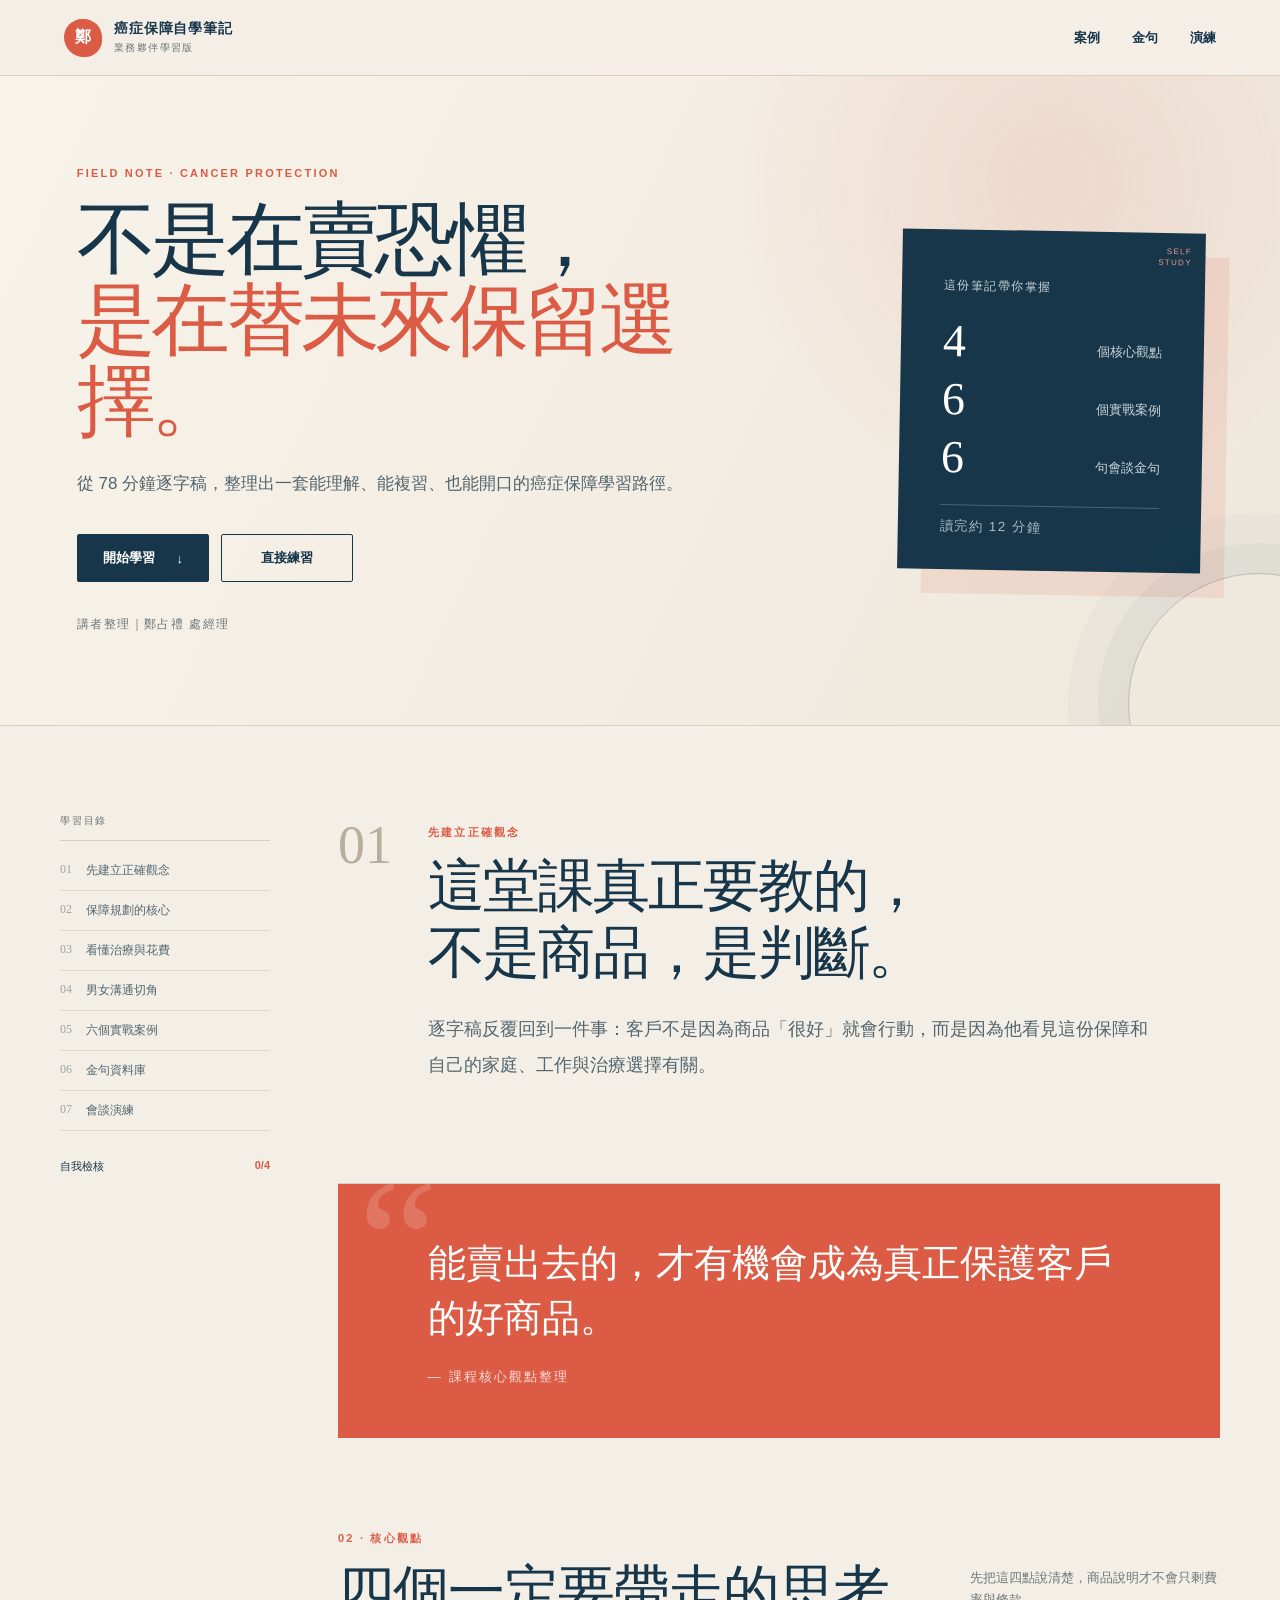
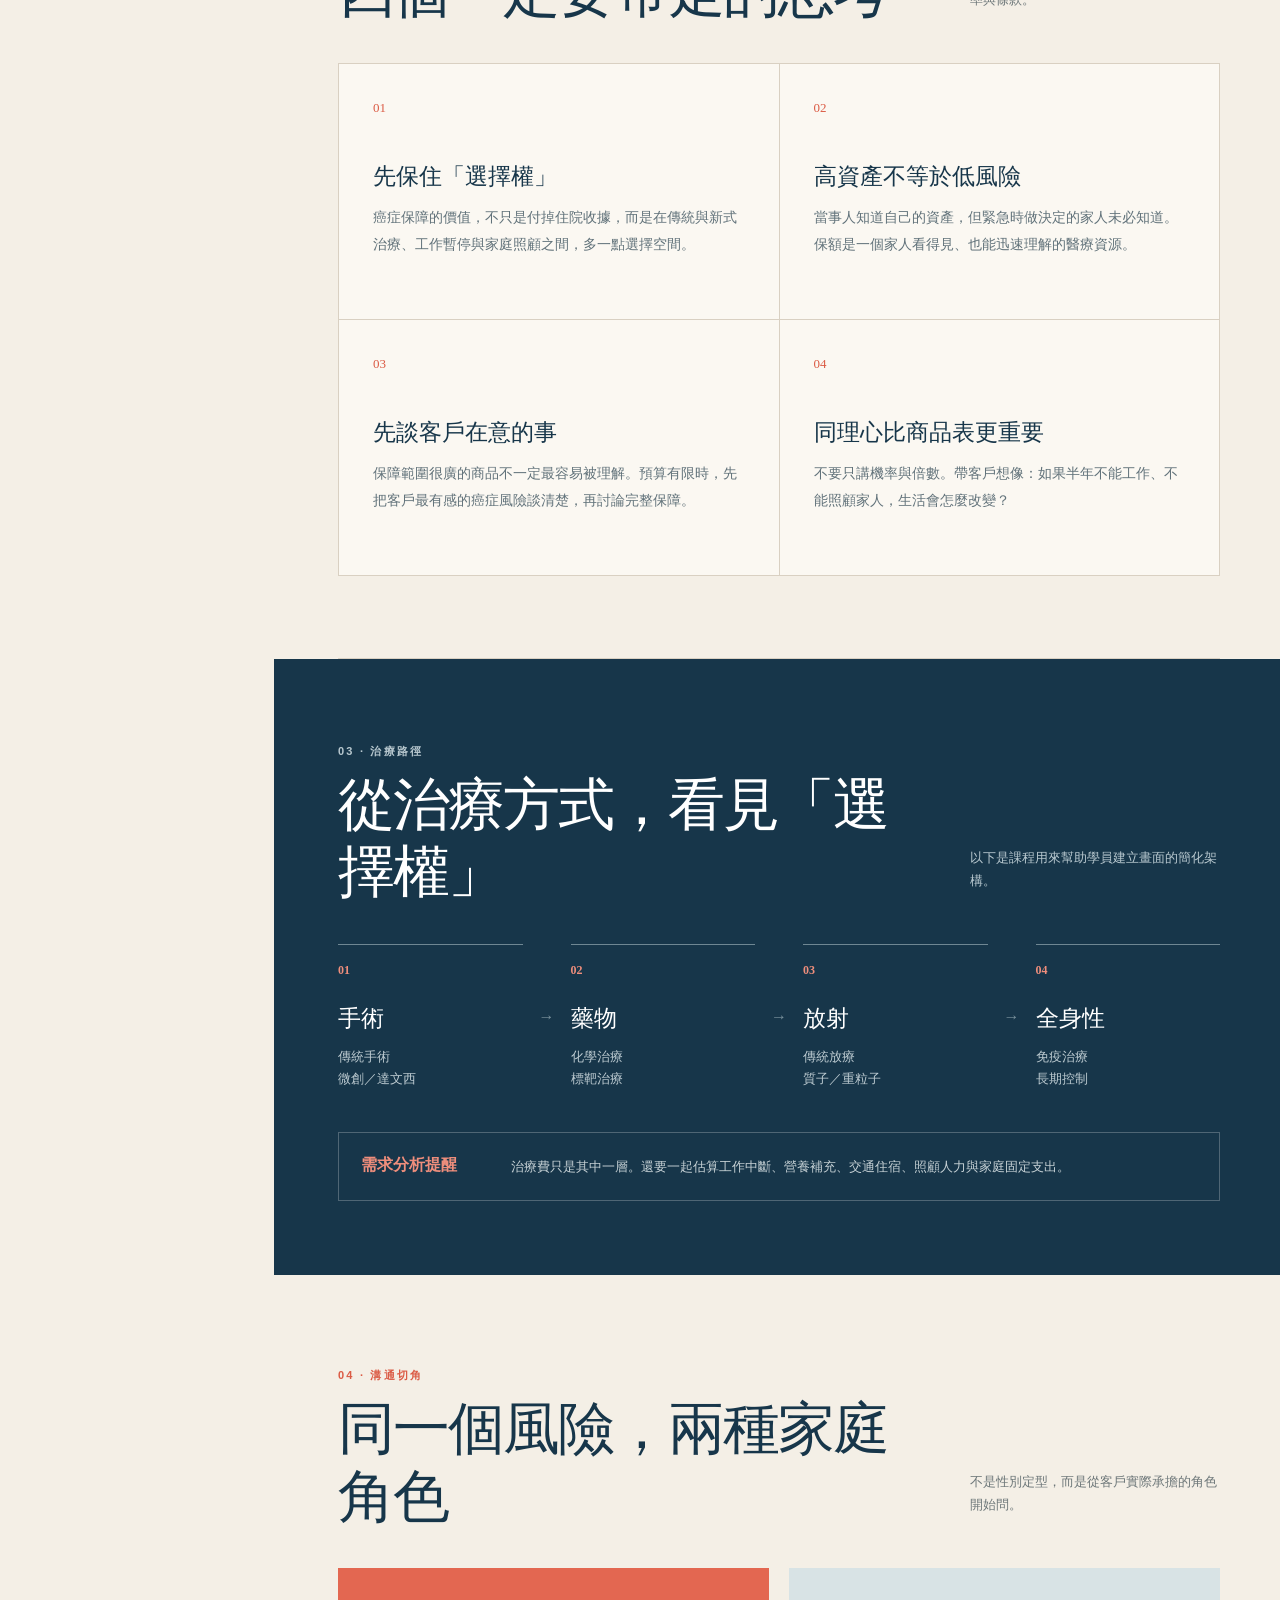
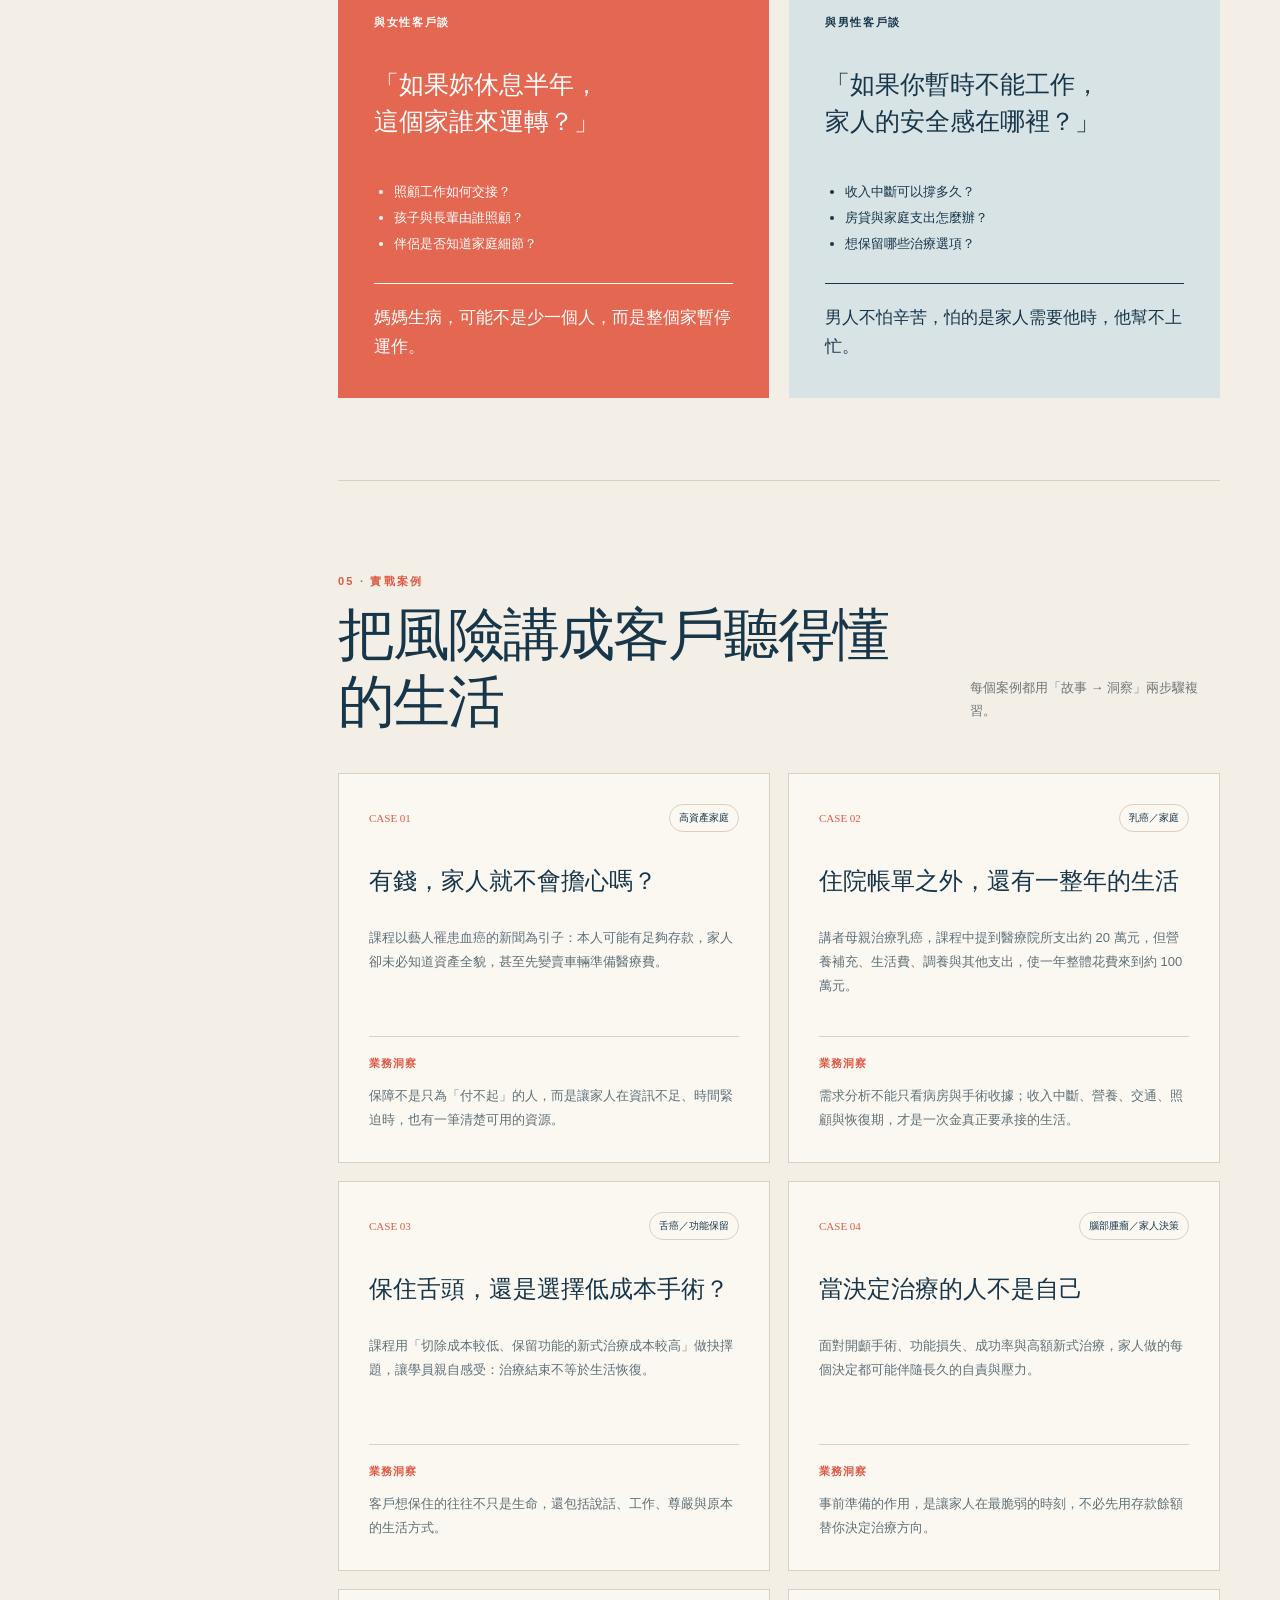
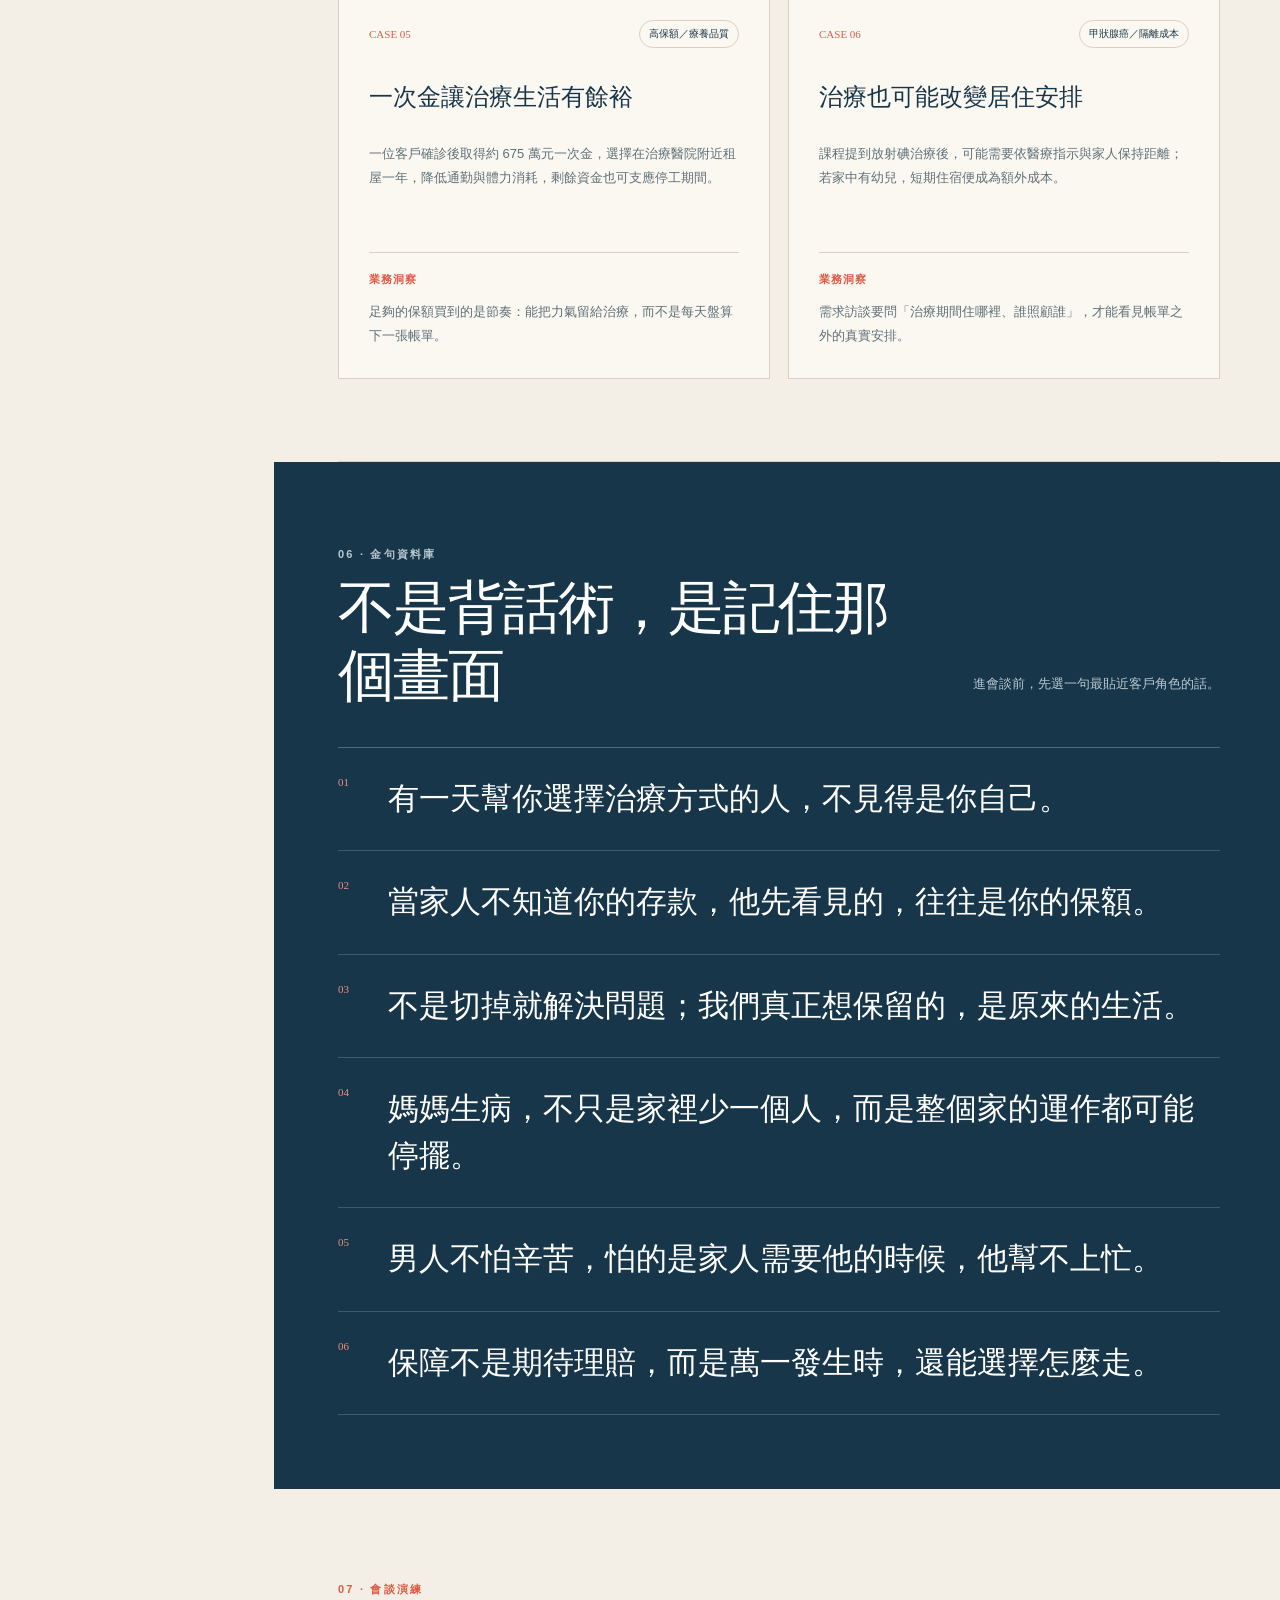
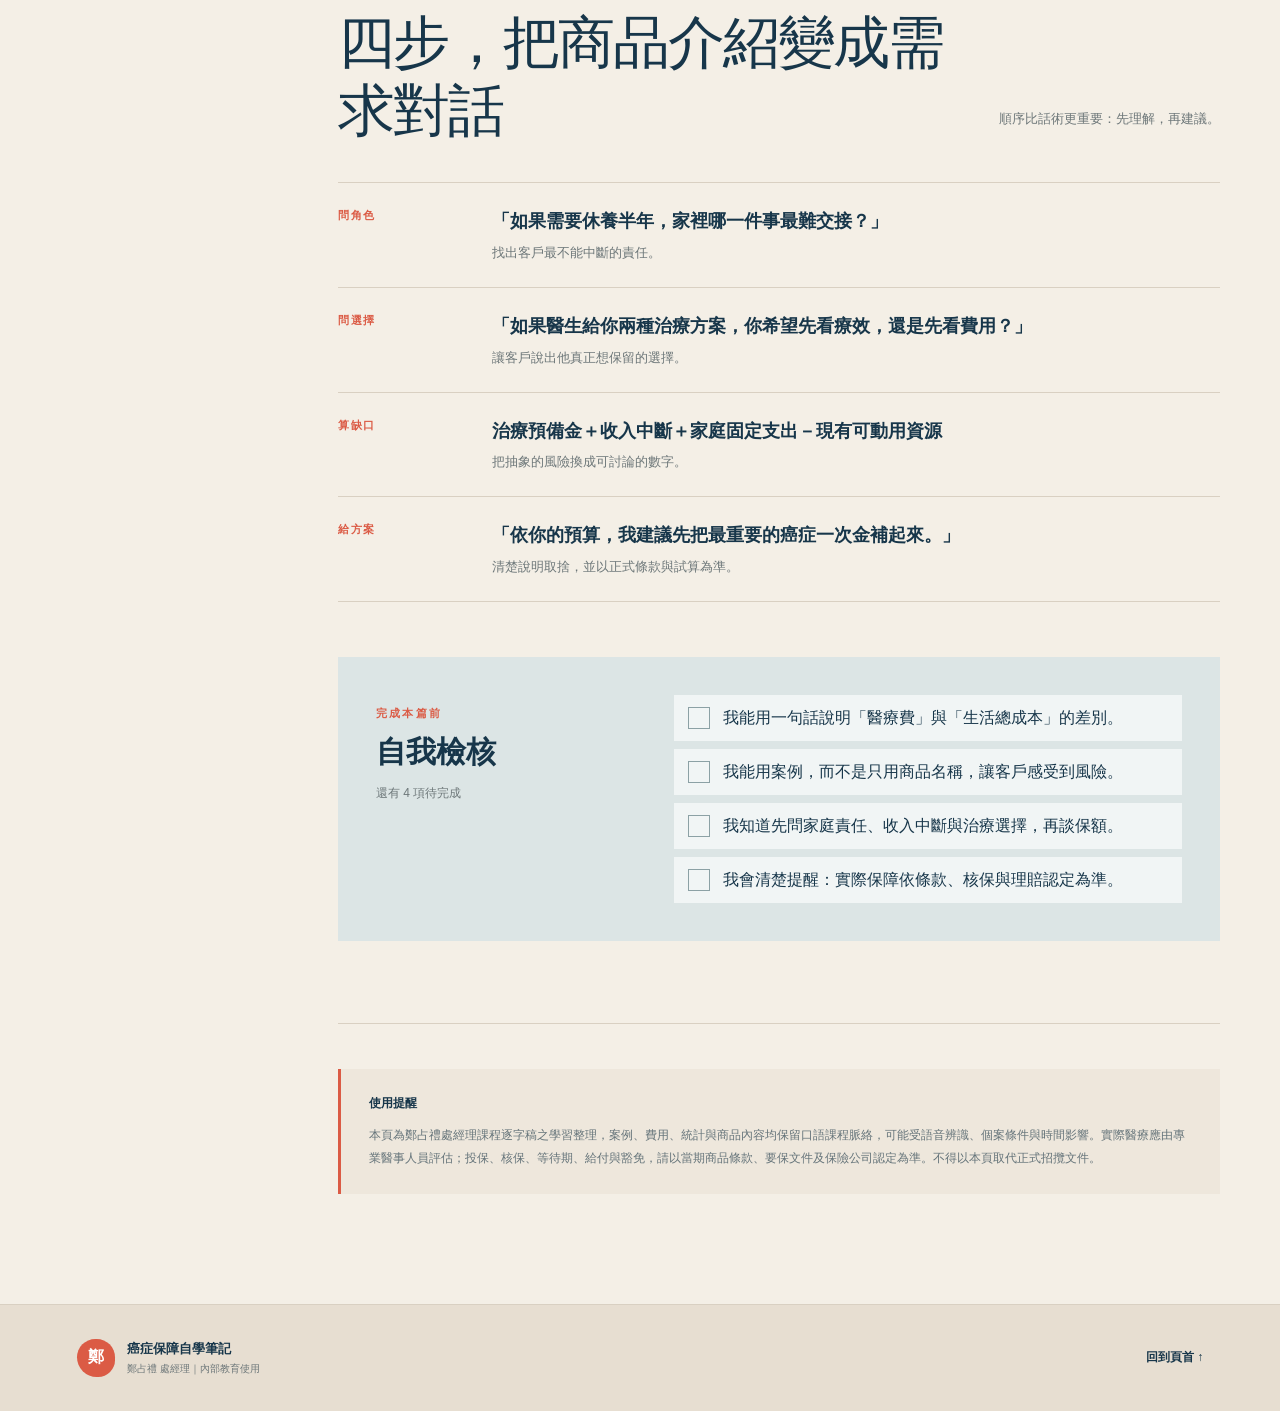
==== index.html @ 8b854448 "Publish static learning website" ====
<!doctype html>
<html lang="zh-Hant">
<head>
  <meta charset="utf-8">
  <meta name="viewport" content="width=device-width, initial-scale=1">
  <title>癌症保障自學筆記｜鄭占禮 處經理</title>
  <meta name="description" content="從課程逐字稿整理出的癌症保障自學筆記：核心觀點、實戰案例、金句與會談演練。">
  <meta property="og:title" content="不是在賣恐懼，是在替未來保留選擇。">
  <meta property="og:description" content="癌症保障自學筆記｜鄭占禮 處經理">
  <meta property="og:type" content="website">
  <meta property="og:image" content="https://hsiung250.github.io/cancer-protection-notes/og.png">
  <meta name="twitter:card" content="summary_large_image">
  <link rel="stylesheet" href="styles.css">
  <script src="app.js" defer></script>
</head>
<body>
  <header class="topbar">
    <a class="brand" href="#top" aria-label="回到頁首">
      <span class="brand-mark">鄭</span>
      <span><b>癌症保障自學筆記</b><small>業務夥伴學習版</small></span>
    </a>
    <nav aria-label="快速導覽"><a href="#cases">案例</a><a href="#quotes">金句</a><a href="#practice">演練</a></nav>
  </header>

  <main>
    <section class="hero" id="top">
      <div class="hero-copy">
        <p class="eyebrow">FIELD NOTE · CANCER PROTECTION</p>
        <h1>不是在賣恐懼，<br><em>是在替未來保留選擇。</em></h1>
        <p class="lead">從 78 分鐘逐字稿，整理出一套能理解、能複習、也能開口的癌症保障學習路徑。</p>
        <div class="hero-actions">
          <a class="button primary" href="#start">開始學習 <span>↓</span></a>
          <a class="button ghost" href="#practice">直接練習</a>
        </div>
        <p class="byline">講者整理｜鄭占禮 處經理</p>
      </div>
      <div class="hero-card" aria-label="本篇內容摘要">
        <div class="card-corner">SELF<br>STUDY</div><p>這份筆記帶你掌握</p>
        <strong>4</strong><span>個核心觀點</span><strong>6</strong><span>個實戰案例</span><strong>6</strong><span>句會談金句</span>
        <div class="hero-card-line"></div><small>讀完約 12 分鐘</small>
      </div>
    </section>

    <div class="page-grid">
      <aside class="sidebar">
        <p>學習目錄</p>
        <a href="#start"><span>01</span>先建立正確觀念</a>
        <a href="#logic"><span>02</span>保障規劃的核心</a>
        <a href="#treatment"><span>03</span>看懂治療與花費</a>
        <a href="#gender"><span>04</span>男女溝通切角</a>
        <a href="#cases"><span>05</span>六個實戰案例</a>
        <a href="#quotes"><span>06</span>金句資料庫</a>
        <a href="#practice"><span>07</span>會談演練</a>
        <div class="progress-mini"><span>自我檢核</span><b id="progress-count">0/4</b><i id="progress-bar"></i></div>
      </aside>

      <article class="content">
        <section class="section intro" id="start">
          <div class="section-no">01</div>
          <div><p class="kicker">先建立正確觀念</p><h2>這堂課真正要教的，<br>不是商品，是判斷。</h2><p class="body-lg">逐字稿反覆回到一件事：客戶不是因為商品「很好」就會行動，而是因為他看見這份保障和自己的家庭、工作與治療選擇有關。</p></div>
        </section>

        <aside class="pullquote"><span>“</span><p>能賣出去的，才有機會成為真正保護客戶的好商品。</p><small>— 課程核心觀點整理</small></aside>

        <section class="section" id="logic">
          <div class="section-head"><div><p class="kicker">02 · 核心觀點</p><h2>四個一定要帶走的思考</h2></div><p>先把這四點說清楚，商品說明才不會只剩費率與條款。</p></div>
          <div class="lesson-grid">
            <div class="lesson"><span>01</span><h3>先保住「選擇權」</h3><p>癌症保障的價值，不只是付掉住院收據，而是在傳統與新式治療、工作暫停與家庭照顧之間，多一點選擇空間。</p></div>
            <div class="lesson"><span>02</span><h3>高資產不等於低風險</h3><p>當事人知道自己的資產，但緊急時做決定的家人未必知道。保額是一個家人看得見、也能迅速理解的醫療資源。</p></div>
            <div class="lesson"><span>03</span><h3>先談客戶在意的事</h3><p>保障範圍很廣的商品不一定最容易被理解。預算有限時，先把客戶最有感的癌症風險談清楚，再討論完整保障。</p></div>
            <div class="lesson"><span>04</span><h3>同理心比商品表更重要</h3><p>不要只講機率與倍數。帶客戶想像：如果半年不能工作、不能照顧家人，生活會怎麼改變？</p></div>
          </div>
        </section>

        <section class="section treatment" id="treatment">
          <div class="section-head light"><div><p class="kicker">03 · 治療路徑</p><h2>從治療方式，看見「選擇權」</h2></div><p>以下是課程用來幫助學員建立畫面的簡化架構。</p></div>
          <div class="treatment-flow">
            <div><b>01</b><span>手術</span><p>傳統手術<br>微創／達文西</p></div><i>→</i>
            <div><b>02</b><span>藥物</span><p>化學治療<br>標靶治療</p></div><i>→</i>
            <div><b>03</b><span>放射</span><p>傳統放療<br>質子／重粒子</p></div><i>→</i>
            <div><b>04</b><span>全身性</span><p>免疫治療<br>長期控制</p></div>
          </div>
          <div class="cost-note"><b>需求分析提醒</b><p>治療費只是其中一層。還要一起估算工作中斷、營養補充、交通住宿、照顧人力與家庭固定支出。</p></div>
        </section>

        <section class="section" id="gender">
          <div class="section-head"><div><p class="kicker">04 · 溝通切角</p><h2>同一個風險，兩種家庭角色</h2></div><p>不是性別定型，而是從客戶實際承擔的角色開始問。</p></div>
          <div class="gender-grid">
            <div class="gender-card coral"><p>與女性客戶談</p><h3>「如果妳休息半年，<br>這個家誰來運轉？」</h3><ul><li>照顧工作如何交接？</li><li>孩子與長輩由誰照顧？</li><li>伴侶是否知道家庭細節？</li></ul><blockquote>媽媽生病，可能不是少一個人，而是整個家暫停運作。</blockquote></div>
            <div class="gender-card blue"><p>與男性客戶談</p><h3>「如果你暫時不能工作，<br>家人的安全感在哪裡？」</h3><ul><li>收入中斷可以撐多久？</li><li>房貸與家庭支出怎麼辦？</li><li>想保留哪些治療選項？</li></ul><blockquote>男人不怕辛苦，怕的是家人需要他時，他幫不上忙。</blockquote></div>
          </div>
        </section>

        <section class="section" id="cases">
          <div class="section-head"><div><p class="kicker">05 · 實戰案例</p><h2>把風險講成客戶聽得懂的生活</h2></div><p>每個案例都用「故事 → 洞察」兩步驟複習。</p></div>
          <div class="cases">
            <article class="case"><div class="case-top"><span>CASE 01</span><i>高資產家庭</i></div><h3>有錢，家人就不會擔心嗎？</h3><p>課程以藝人罹患血癌的新聞為引子：本人可能有足夠存款，家人卻未必知道資產全貌，甚至先變賣車輛準備醫療費。</p><div><b>業務洞察</b><p>保障不是只為「付不起」的人，而是讓家人在資訊不足、時間緊迫時，也有一筆清楚可用的資源。</p></div></article>
            <article class="case"><div class="case-top"><span>CASE 02</span><i>乳癌／家庭</i></div><h3>住院帳單之外，還有一整年的生活</h3><p>講者母親治療乳癌，課程中提到醫療院所支出約 20 萬元，但營養補充、生活費、調養與其他支出，使一年整體花費來到約 100 萬元。</p><div><b>業務洞察</b><p>需求分析不能只看病房與手術收據；收入中斷、營養、交通、照顧與恢復期，才是一次金真正要承接的生活。</p></div></article>
            <article class="case"><div class="case-top"><span>CASE 03</span><i>舌癌／功能保留</i></div><h3>保住舌頭，還是選擇低成本手術？</h3><p>課程用「切除成本較低、保留功能的新式治療成本較高」做抉擇題，讓學員親自感受：治療結束不等於生活恢復。</p><div><b>業務洞察</b><p>客戶想保住的往往不只是生命，還包括說話、工作、尊嚴與原本的生活方式。</p></div></article>
            <article class="case"><div class="case-top"><span>CASE 04</span><i>腦部腫瘤／家人決策</i></div><h3>當決定治療的人不是自己</h3><p>面對開顱手術、功能損失、成功率與高額新式治療，家人做的每個決定都可能伴隨長久的自責與壓力。</p><div><b>業務洞察</b><p>事前準備的作用，是讓家人在最脆弱的時刻，不必先用存款餘額替你決定治療方向。</p></div></article>
            <article class="case"><div class="case-top"><span>CASE 05</span><i>高保額／療養品質</i></div><h3>一次金讓治療生活有餘裕</h3><p>一位客戶確診後取得約 675 萬元一次金，選擇在治療醫院附近租屋一年，降低通勤與體力消耗，剩餘資金也可支應停工期間。</p><div><b>業務洞察</b><p>足夠的保額買到的是節奏：能把力氣留給治療，而不是每天盤算下一張帳單。</p></div></article>
            <article class="case"><div class="case-top"><span>CASE 06</span><i>甲狀腺癌／隔離成本</i></div><h3>治療也可能改變居住安排</h3><p>課程提到放射碘治療後，可能需要依醫療指示與家人保持距離；若家中有幼兒，短期住宿便成為額外成本。</p><div><b>業務洞察</b><p>需求訪談要問「治療期間住哪裡、誰照顧誰」，才能看見帳單之外的真實安排。</p></div></article>
          </div>
        </section>

        <section class="section quotes" id="quotes">
          <div class="section-head light"><div><p class="kicker">06 · 金句資料庫</p><h2>不是背話術，是記住那個畫面</h2></div><p>進會談前，先選一句最貼近客戶角色的話。</p></div>
          <div class="quote-list">
            <blockquote><span>01</span><p>有一天幫你選擇治療方式的人，不見得是你自己。</p></blockquote>
            <blockquote><span>02</span><p>當家人不知道你的存款，他先看見的，往往是你的保額。</p></blockquote>
            <blockquote><span>03</span><p>不是切掉就解決問題；我們真正想保留的，是原來的生活。</p></blockquote>
            <blockquote><span>04</span><p>媽媽生病，不只是家裡少一個人，而是整個家的運作都可能停擺。</p></blockquote>
            <blockquote><span>05</span><p>男人不怕辛苦，怕的是家人需要他的時候，他幫不上忙。</p></blockquote>
            <blockquote><span>06</span><p>保障不是期待理賠，而是萬一發生時，還能選擇怎麼走。</p></blockquote>
          </div>
        </section>

        <section class="section" id="practice">
          <div class="section-head"><div><p class="kicker">07 · 會談演練</p><h2>四步，把商品介紹變成需求對話</h2></div><p>順序比話術更重要：先理解，再建議。</p></div>
          <ol class="script-steps">
            <li><span>問角色</span><div><h3>「如果需要休養半年，家裡哪一件事最難交接？」</h3><p>找出客戶最不能中斷的責任。</p></div></li>
            <li><span>問選擇</span><div><h3>「如果醫生給你兩種治療方案，你希望先看療效，還是先看費用？」</h3><p>讓客戶說出他真正想保留的選擇。</p></div></li>
            <li><span>算缺口</span><div><h3>治療預備金＋收入中斷＋家庭固定支出－現有可動用資源</h3><p>把抽象的風險換成可討論的數字。</p></div></li>
            <li><span>給方案</span><div><h3>「依你的預算，我建議先把最重要的癌症一次金補起來。」</h3><p>清楚說明取捨，並以正式條款與試算為準。</p></div></li>
          </ol>

          <div class="checklist">
            <div><p class="kicker">完成本篇前</p><h3>自我檢核</h3><span id="check-status">還有 4 項待完成</span></div>
            <ul>
              <li><button type="button" data-check="0" aria-pressed="false"><i></i><span>我能用一句話說明「醫療費」與「生活總成本」的差別。</span></button></li>
              <li><button type="button" data-check="1" aria-pressed="false"><i></i><span>我能用案例，而不是只用商品名稱，讓客戶感受到風險。</span></button></li>
              <li><button type="button" data-check="2" aria-pressed="false"><i></i><span>我知道先問家庭責任、收入中斷與治療選擇，再談保額。</span></button></li>
              <li><button type="button" data-check="3" aria-pressed="false"><i></i><span>我會清楚提醒：實際保障依條款、核保與理賠認定為準。</span></button></li>
            </ul>
          </div>
        </section>

        <section class="disclaimer"><b>使用提醒</b><p>本頁為鄭占禮處經理課程逐字稿之學習整理，案例、費用、統計與商品內容均保留口語課程脈絡，可能受語音辨識、個案條件與時間影響。實際醫療應由專業醫事人員評估；投保、核保、等待期、給付與豁免，請以當期商品條款、要保文件及保險公司認定為準。不得以本頁取代正式招攬文件。</p></section>
      </article>
    </div>
  </main>

  <footer><div><span class="brand-mark">鄭</span><p><b>癌症保障自學筆記</b><small>鄭占禮 處經理｜內部教育使用</small></p></div><a href="#top">回到頁首 ↑</a></footer>
</body>
</html>
---- styles.css ----
:root { --ink:#17364a; --paper:#f4efe6; --cream:#fbf8f2; --coral:#db5b45; --line:#d9d0c2; --muted:#6d7779; }
* { box-sizing:border-box; }
html { scroll-behavior:smooth; }
body { margin:0; background:var(--paper); color:var(--ink); font-family:Arial,"Noto Sans TC","PingFang TC",sans-serif; }
a { color:inherit; text-decoration:none; }
button { font:inherit; }
.topbar { height:76px; padding:0 5vw; display:flex; align-items:center; justify-content:space-between; border-bottom:1px solid var(--line); background:rgba(244,239,230,.94); backdrop-filter:blur(16px); position:sticky; top:0; z-index:20; }
.brand { display:flex; align-items:center; gap:12px; }
.brand-mark { width:38px; height:38px; display:grid; place-items:center; background:var(--coral); color:white; border-radius:50% 50% 46% 54%; font-family:serif; font-weight:700; }
.brand b,.brand small { display:block; }
.brand b { font-size:14px; letter-spacing:.06em; }
.brand small { color:var(--muted); font-size:10px; margin-top:3px; letter-spacing:.14em; }
.topbar nav { display:flex; gap:32px; font-size:13px; font-weight:700; }
.topbar nav a:hover { color:var(--coral); }
.hero { min-height:630px; padding:80px max(6vw,40px); display:grid; grid-template-columns:minmax(0,1.4fr) minmax(280px,.6fr); align-items:center; gap:9vw; border-bottom:1px solid var(--line); background:radial-gradient(circle at 82% 16%,rgba(219,91,69,.13),transparent 27%),linear-gradient(115deg,#f8f3ea 0%,#eee7dc 100%); position:relative; overflow:hidden; }
.hero:after { content:""; position:absolute; width:260px; height:260px; right:-110px; bottom:-110px; border:1px solid rgba(23,54,74,.25); border-radius:50%; box-shadow:0 0 0 30px rgba(23,54,74,.04),0 0 0 60px rgba(23,54,74,.025); }
.eyebrow,.kicker { color:var(--coral); font-size:11px; font-weight:800; letter-spacing:.2em; text-transform:uppercase; }
.hero h1 { margin:20px 0 26px; font-family:Georgia,"Noto Serif TC","Songti TC",serif; font-size:clamp(48px,6.2vw,88px); line-height:1.02; letter-spacing:-.055em; font-weight:500; }
.hero h1 em { color:var(--coral); font-style:normal; }
.lead { max-width:620px; color:#50636d; line-height:1.9; font-size:17px; }
.hero-actions { display:flex; gap:12px; margin:34px 0; }
.button { min-width:132px; padding:14px 20px; border:1px solid var(--ink); display:inline-flex; align-items:center; justify-content:center; gap:22px; font-size:13px; font-weight:700; border-radius:2px; }
.button.primary { background:var(--ink); color:white; }
.button.primary:hover { background:var(--coral); border-color:var(--coral); }
.button.ghost:hover { background:#fff; }
.byline { color:var(--muted); font-size:12px; letter-spacing:.12em; }
.hero-card { background:var(--ink); color:white; padding:48px 42px 34px; display:grid; grid-template-columns:1fr auto; gap:12px 20px; position:relative; box-shadow:24px 24px 0 rgba(219,91,69,.13); transform:rotate(1deg); }
.hero-card>p { grid-column:1/-1; margin:0 0 12px; color:#c7d3d9; font-size:12px; letter-spacing:.12em; }
.hero-card strong { font-family:Georgia,serif; font-size:46px; font-weight:400; line-height:1; }
.hero-card span { align-self:end; padding-bottom:6px; color:#cad5da; font-size:13px; }
.hero-card-line { grid-column:1/-1; border-top:1px solid rgba(255,255,255,.22); margin-top:12px; }
.hero-card small { grid-column:1/-1; color:#a9bbc3; letter-spacing:.12em; }
.card-corner { position:absolute; top:14px; right:14px; font-size:8px; line-height:1.35; letter-spacing:.16em; color:#f29a89; text-align:right; }
.page-grid { max-width:1240px; margin:auto; display:grid; grid-template-columns:210px minmax(0,1fr); gap:68px; padding:78px 40px 110px; }
.sidebar { position:sticky; top:110px; align-self:start; }
.sidebar>p { font-size:10px; letter-spacing:.18em; color:var(--muted); border-bottom:1px solid var(--line); padding-bottom:12px; }
.sidebar>a { display:flex; gap:14px; padding:11px 0; color:#53666f; font-size:12px; border-bottom:1px solid rgba(217,208,194,.7); transition:.2s; }
.sidebar>a:hover { color:var(--coral); padding-left:5px; }
.sidebar>a span { color:#9da4a3; font-family:Georgia,serif; }
.progress-mini { margin-top:28px; display:grid; grid-template-columns:1fr auto; gap:9px; font-size:11px; }
.progress-mini b { color:var(--coral); }
.progress-mini i { grid-column:1/-1; display:block; width:0; height:3px; background:var(--coral); transition:.3s; }
.content { min-width:0; }
.section { padding:82px 0; border-bottom:1px solid var(--line); scroll-margin-top:65px; }
.intro { display:grid; grid-template-columns:90px 1fr; padding-top:10px; }
.section-no { font-family:Georgia,serif; color:#b9ad9e; font-size:54px; }
.section h2 { font-family:Georgia,"Noto Serif TC","Songti TC",serif; font-size:clamp(34px,4.5vw,57px); line-height:1.18; letter-spacing:-.035em; font-weight:500; margin:12px 0 24px; }
.body-lg { font-size:18px; line-height:2; color:#53666f; max-width:720px; }
.pullquote { margin:0; padding:52px 7vw; background:var(--coral); color:white; position:relative; overflow:hidden; }
.pullquote>span { position:absolute; left:20px; top:-45px; font-family:Georgia,serif; font-size:180px; color:rgba(255,255,255,.16); }
.pullquote p { font-family:Georgia,"Noto Serif TC",serif; font-size:clamp(26px,3vw,42px); line-height:1.45; margin:0 0 20px; position:relative; }
.pullquote small { letter-spacing:.15em; opacity:.8; }
.section-head { display:flex; justify-content:space-between; align-items:end; gap:40px; margin-bottom:38px; }
.section-head>div { flex:1; }
.section-head h2 { margin-bottom:0; }
.section-head>p { max-width:250px; color:var(--muted); font-size:13px; line-height:1.75; }
.lesson-grid { display:grid; grid-template-columns:1fr 1fr; gap:1px; background:var(--line); border:1px solid var(--line); }
.lesson { background:var(--cream); padding:34px; min-height:255px; }
.lesson>span { font-family:Georgia,serif; color:var(--coral); font-size:13px; }
.lesson h3 { font-family:Georgia,"Noto Serif TC",serif; margin:45px 0 12px; font-size:23px; font-weight:500; }
.lesson p { margin:0; color:#61727a; font-size:14px; line-height:1.9; }
.treatment,.quotes { background:var(--ink); color:white; padding:74px 5vw; margin-left:-5vw; margin-right:-5vw; border:0; }
.section-head.light>p,.treatment .kicker,.quotes .kicker { color:#b8c8cf; }
.treatment-flow { display:grid; grid-template-columns:1fr auto 1fr auto 1fr auto 1fr; align-items:center; gap:16px; }
.treatment-flow>div { border-top:1px solid #6f8793; padding-top:18px; }
.treatment-flow b { color:#ef8e7c; font-family:Georgia,serif; display:block; font-size:12px; }
.treatment-flow span { font-family:Georgia,"Noto Serif TC",serif; font-size:23px; display:block; margin:25px 0 12px; }
.treatment-flow p { color:#bdcbd1; line-height:1.7; font-size:13px; margin:0; }
.treatment-flow>i { color:#78909b; font-style:normal; }
.cost-note { margin-top:42px; padding:22px; border:1px solid rgba(255,255,255,.24); display:grid; grid-template-columns:130px 1fr; gap:20px; }
.cost-note b { color:#ef8e7c; }
.cost-note p { color:#c6d1d5; line-height:1.8; margin:0; font-size:13px; }
.gender-grid { display:grid; grid-template-columns:1fr 1fr; gap:20px; }
.gender-card { padding:36px; min-height:430px; display:flex; flex-direction:column; }
.gender-card>p { font-size:11px; letter-spacing:.15em; font-weight:700; }
.gender-card h3 { font-family:Georgia,"Noto Serif TC",serif; font-size:25px; line-height:1.5; font-weight:500; }
.gender-card ul { padding-left:20px; line-height:2; font-size:13px; }
.gender-card blockquote { margin:auto 0 0; padding-top:20px; border-top:1px solid currentColor; font-family:Georgia,"Noto Serif TC",serif; font-size:17px; line-height:1.7; }
.gender-card.coral { background:#e36751; color:white; }
.gender-card.blue { background:#d8e3e5; }
.cases { display:grid; grid-template-columns:1fr 1fr; gap:18px; }
.case { background:var(--cream); border:1px solid var(--line); padding:30px; display:flex; flex-direction:column; min-height:390px; transition:.2s; }
.case:hover { transform:translateY(-3px); box-shadow:0 10px 30px rgba(23,54,74,.08); }
.case-top { display:flex; justify-content:space-between; align-items:center; }
.case-top span { color:var(--coral); font-family:Georgia,serif; font-size:11px; }
.case-top i { font-style:normal; font-size:10px; padding:6px 9px; border:1px solid var(--line); border-radius:20px; }
.case h3 { font-family:Georgia,"Noto Serif TC",serif; font-weight:500; font-size:24px; line-height:1.45; margin:32px 0 14px; }
.case>p,.case>div p { color:#5f7077; font-size:13px; line-height:1.85; }
.case>div:last-child { border-top:1px solid var(--line); margin-top:auto; padding-top:16px; }
.case>div:last-child b { font-size:11px; color:var(--coral); letter-spacing:.1em; }
.case>div p { margin-bottom:0; }
.quote-list { border-top:1px solid rgba(255,255,255,.25); }
.quote-list blockquote { display:grid; grid-template-columns:50px 1fr; margin:0; padding:28px 0; border-bottom:1px solid rgba(255,255,255,.18); align-items:start; }
.quote-list span { color:#ef8e7c; font-family:Georgia,serif; font-size:11px; }
.quote-list p { font-family:Georgia,"Noto Serif TC",serif; font-size:clamp(20px,2.5vw,31px); line-height:1.5; margin:0; }
.script-steps { list-style:none; padding:0; margin:0; border-top:1px solid var(--line); }
.script-steps li { display:grid; grid-template-columns:130px 1fr; gap:24px; padding:25px 0; border-bottom:1px solid var(--line); }
.script-steps>li>span { color:var(--coral); font-size:11px; letter-spacing:.14em; font-weight:800; }
.script-steps h3 { margin:0 0 8px; font-size:18px; line-height:1.55; }
.script-steps p { color:var(--muted); margin:0; font-size:13px; }
.checklist { margin-top:55px; background:#dce5e5; display:grid; grid-template-columns:260px 1fr; padding:38px; gap:38px; }
.checklist h3 { font-family:Georgia,"Noto Serif TC",serif; font-size:30px; margin:10px 0; }
.checklist>div>span { font-size:12px; color:var(--muted); }
.checklist ul { list-style:none; padding:0; margin:0; }
.checklist li+li { margin-top:8px; }
.checklist button { width:100%; display:flex; align-items:center; gap:13px; border:0; background:rgba(255,255,255,.62); padding:12px 14px; text-align:left; color:var(--ink); cursor:pointer; }
.checklist button i { flex:0 0 22px; height:22px; border:1px solid #8ca1a5; display:grid; place-items:center; font-style:normal; }
.checklist button.checked { color:#718185; text-decoration:line-through; }
.checklist button.checked i { background:var(--coral); color:white; border-color:var(--coral); text-decoration:none; }
.disclaimer { margin-top:45px; padding:24px 28px; border-left:3px solid var(--coral); background:#eee7dc; }
.disclaimer b { font-size:12px; }
.disclaimer p { color:#65747a; font-size:12px; line-height:1.9; margin-bottom:0; }
footer { background:#e7ded1; border-top:1px solid var(--line); padding:34px 6vw; display:flex; justify-content:space-between; align-items:center; }
footer>div { display:flex; align-items:center; gap:12px; }
footer p,footer b,footer small { margin:0; display:block; }
footer b { font-size:13px; }
footer small { color:var(--muted); margin-top:4px; font-size:10px; }
footer>a { font-size:12px; font-weight:700; }
@media (max-width:900px) { .hero{grid-template-columns:1fr;padding-top:65px}.hero-card{max-width:430px}.page-grid{grid-template-columns:1fr;padding:60px 24px}.sidebar{display:none}.treatment,.quotes{margin-left:-24px;margin-right:-24px;padding-left:24px;padding-right:24px} }
@media (max-width:640px) { .topbar{height:66px;padding:0 18px}.brand small,.topbar nav a:not(:last-child){display:none}.topbar nav{gap:12px}.hero{padding:54px 22px 70px;min-height:auto}.hero h1{font-size:46px}.hero-card{padding:38px 28px 28px;box-shadow:12px 12px 0 rgba(219,91,69,.13)}.intro{grid-template-columns:1fr}.section-no{font-size:34px}.section{padding:62px 0}.section-head{display:block}.section-head>p{max-width:none}.lesson-grid,.gender-grid,.cases,.checklist{grid-template-columns:1fr}.lesson{min-height:auto}.lesson h3{margin-top:28px}.treatment-flow{grid-template-columns:1fr 1fr}.treatment-flow>i{display:none}.cost-note{grid-template-columns:1fr}.script-steps li{grid-template-columns:1fr;gap:10px}footer{align-items:flex-end} }
@media (prefers-reduced-motion:reduce) { html{scroll-behavior:auto} *{transition:none!important} }
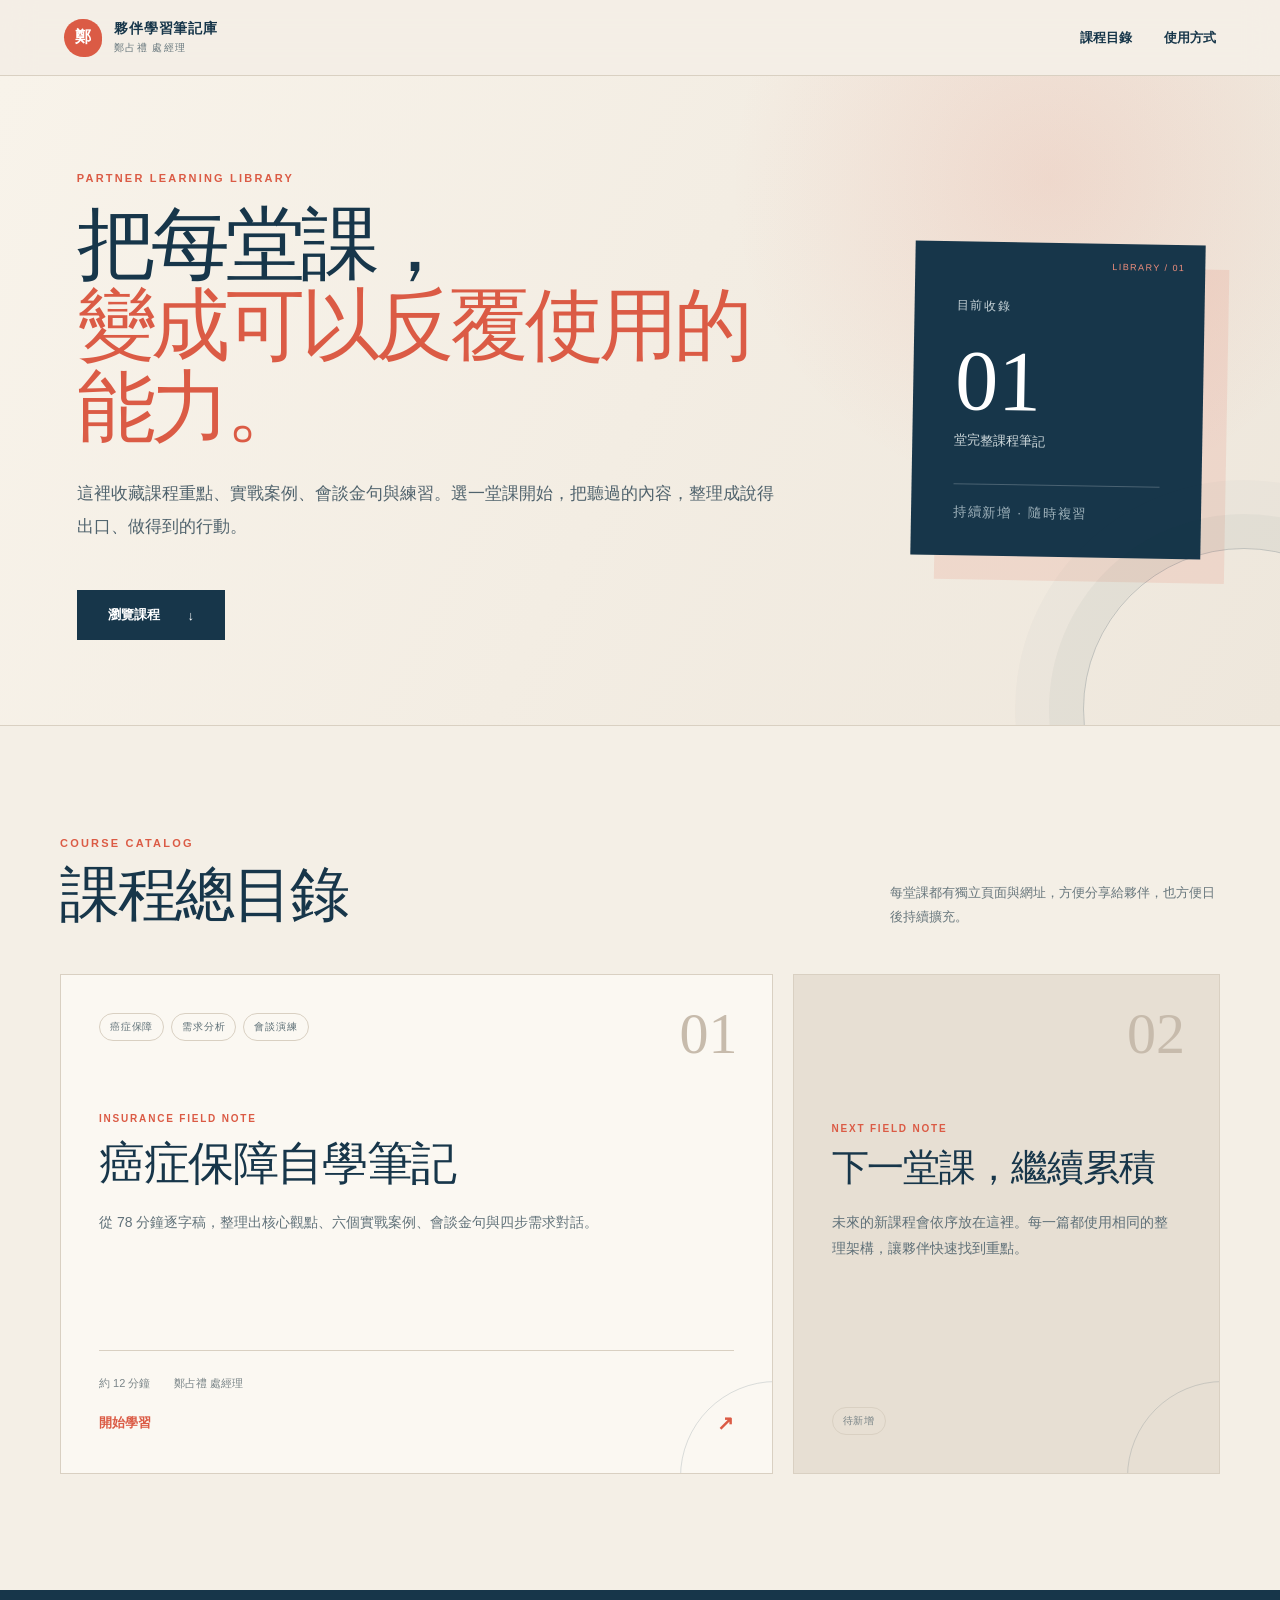
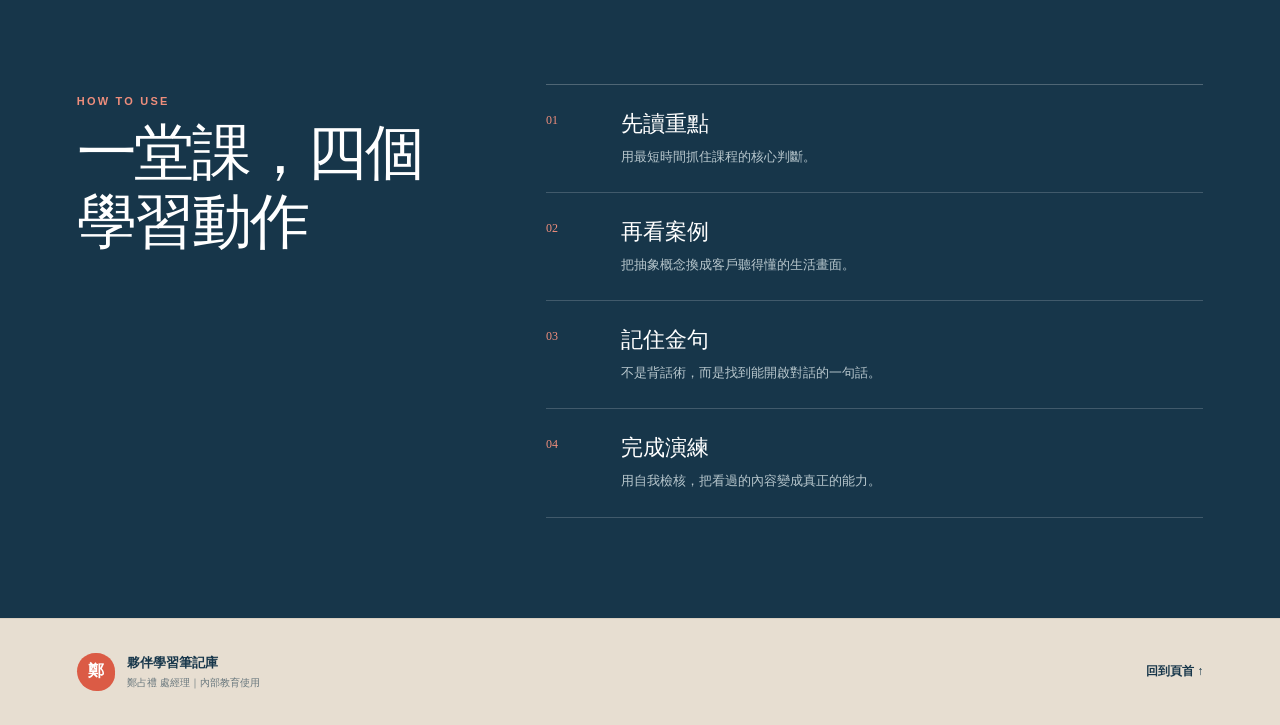
==== commit 83431a61: "Create course learning hub homepage" ====
--- a/index.html
+++ b/index.html
@@ -3,143 +3,83 @@
 <head>
   <meta charset="utf-8">
   <meta name="viewport" content="width=device-width, initial-scale=1">
-  <title>癌症保障自學筆記｜鄭占禮 處經理</title>
-  <meta name="description" content="從課程逐字稿整理出的癌症保障自學筆記：核心觀點、實戰案例、金句與會談演練。">
-  <meta property="og:title" content="不是在賣恐懼，是在替未來保留選擇。">
-  <meta property="og:description" content="癌症保障自學筆記｜鄭占禮 處經理">
+  <title>夥伴學習筆記庫｜鄭占禮 處經理</title>
+  <meta name="description" content="鄭占禮處經理的業務夥伴學習筆記庫，將每堂課整理成重點、案例、金句與實戰演練。">
+  <meta property="og:title" content="夥伴學習筆記庫｜把每堂課，變成可以反覆使用的能力。">
+  <meta property="og:description" content="重點、案例、金句與實戰演練，一站整理每堂課的學習心得。">
   <meta property="og:type" content="website">
   <meta property="og:image" content="https://hsiung250.github.io/cancer-protection-notes/og.png">
   <meta name="twitter:card" content="summary_large_image">
   <link rel="stylesheet" href="styles.css">
-  <script src="app.js" defer></script>
 </head>
 <body>
   <header class="topbar">
     <a class="brand" href="#top" aria-label="回到頁首">
       <span class="brand-mark">鄭</span>
-      <span><b>癌症保障自學筆記</b><small>業務夥伴學習版</small></span>
+      <span><b>夥伴學習筆記庫</b><small>鄭占禮 處經理</small></span>
     </a>
-    <nav aria-label="快速導覽"><a href="#cases">案例</a><a href="#quotes">金句</a><a href="#practice">演練</a></nav>
+    <nav aria-label="頁面導覽"><a href="#courses">課程目錄</a><a href="#method">使用方式</a></nav>
   </header>
 
-  <main>
-    <section class="hero" id="top">
+  <main id="top">
+    <section class="hero">
       <div class="hero-copy">
-        <p class="eyebrow">FIELD NOTE · CANCER PROTECTION</p>
-        <h1>不是在賣恐懼，<br><em>是在替未來保留選擇。</em></h1>
-        <p class="lead">從 78 分鐘逐字稿，整理出一套能理解、能複習、也能開口的癌症保障學習路徑。</p>
-        <div class="hero-actions">
-          <a class="button primary" href="#start">開始學習 <span>↓</span></a>
-          <a class="button ghost" href="#practice">直接練習</a>
-        </div>
-        <p class="byline">講者整理｜鄭占禮 處經理</p>
+        <p class="eyebrow">PARTNER LEARNING LIBRARY</p>
+        <h1>把每堂課，<br><em>變成可以反覆使用的能力。</em></h1>
+        <p class="lead">這裡收藏課程重點、實戰案例、會談金句與練習。選一堂課開始，把聽過的內容，整理成說得出口、做得到的行動。</p>
+        <a class="button" href="#courses">瀏覽課程 <span>↓</span></a>
       </div>
-      <div class="hero-card" aria-label="本篇內容摘要">
-        <div class="card-corner">SELF<br>STUDY</div><p>這份筆記帶你掌握</p>
-        <strong>4</strong><span>個核心觀點</span><strong>6</strong><span>個實戰案例</span><strong>6</strong><span>句會談金句</span>
-        <div class="hero-card-line"></div><small>讀完約 12 分鐘</small>
+      <aside class="library-card" aria-label="筆記庫摘要">
+        <span class="card-label">LIBRARY / 01</span>
+        <p>目前收錄</p>
+        <strong>01</strong>
+        <b>堂完整課程筆記</b>
+        <div></div>
+        <small>持續新增 · 隨時複習</small>
+      </aside>
+    </section>
+
+    <section class="catalog" id="courses">
+      <div class="section-head">
+        <div><p class="eyebrow">COURSE CATALOG</p><h2>課程總目錄</h2></div>
+        <p>每堂課都有獨立頁面與網址，方便分享給夥伴，也方便日後持續擴充。</p>
+      </div>
+
+      <div class="course-grid">
+        <a class="course-card featured" href="courses/cancer-protection/">
+          <div class="course-number">01</div>
+          <div class="course-tags"><span>癌症保障</span><span>需求分析</span><span>會談演練</span></div>
+          <p class="course-type">INSURANCE FIELD NOTE</p>
+          <h3>癌症保障自學筆記</h3>
+          <p>從 78 分鐘逐字稿，整理出核心觀點、六個實戰案例、會談金句與四步需求對話。</p>
+          <div class="course-meta"><span>約 12 分鐘</span><span>鄭占禮 處經理</span></div>
+          <strong>開始學習 <i>↗</i></strong>
+        </a>
+
+        <article class="course-card upcoming" aria-label="下一堂課預留位置">
+          <div class="course-number">02</div>
+          <p class="course-type">NEXT FIELD NOTE</p>
+          <h3>下一堂課，繼續累積</h3>
+          <p>未來的新課程會依序放在這裡。每一篇都使用相同的整理架構，讓夥伴快速找到重點。</p>
+          <span class="status">待新增</span>
+        </article>
       </div>
     </section>
 
-    <div class="page-grid">
-      <aside class="sidebar">
-        <p>學習目錄</p>
-        <a href="#start"><span>01</span>先建立正確觀念</a>
-        <a href="#logic"><span>02</span>保障規劃的核心</a>
-        <a href="#treatment"><span>03</span>看懂治療與花費</a>
-        <a href="#gender"><span>04</span>男女溝通切角</a>
-        <a href="#cases"><span>05</span>六個實戰案例</a>
-        <a href="#quotes"><span>06</span>金句資料庫</a>
-        <a href="#practice"><span>07</span>會談演練</a>
-        <div class="progress-mini"><span>自我檢核</span><b id="progress-count">0/4</b><i id="progress-bar"></i></div>
-      </aside>
-
-      <article class="content">
-        <section class="section intro" id="start">
-          <div class="section-no">01</div>
-          <div><p class="kicker">先建立正確觀念</p><h2>這堂課真正要教的，<br>不是商品，是判斷。</h2><p class="body-lg">逐字稿反覆回到一件事：客戶不是因為商品「很好」就會行動，而是因為他看見這份保障和自己的家庭、工作與治療選擇有關。</p></div>
-        </section>
-
-        <aside class="pullquote"><span>“</span><p>能賣出去的，才有機會成為真正保護客戶的好商品。</p><small>— 課程核心觀點整理</small></aside>
-
-        <section class="section" id="logic">
-          <div class="section-head"><div><p class="kicker">02 · 核心觀點</p><h2>四個一定要帶走的思考</h2></div><p>先把這四點說清楚，商品說明才不會只剩費率與條款。</p></div>
-          <div class="lesson-grid">
-            <div class="lesson"><span>01</span><h3>先保住「選擇權」</h3><p>癌症保障的價值，不只是付掉住院收據，而是在傳統與新式治療、工作暫停與家庭照顧之間，多一點選擇空間。</p></div>
-            <div class="lesson"><span>02</span><h3>高資產不等於低風險</h3><p>當事人知道自己的資產，但緊急時做決定的家人未必知道。保額是一個家人看得見、也能迅速理解的醫療資源。</p></div>
-            <div class="lesson"><span>03</span><h3>先談客戶在意的事</h3><p>保障範圍很廣的商品不一定最容易被理解。預算有限時，先把客戶最有感的癌症風險談清楚，再討論完整保障。</p></div>
-            <div class="lesson"><span>04</span><h3>同理心比商品表更重要</h3><p>不要只講機率與倍數。帶客戶想像：如果半年不能工作、不能照顧家人，生活會怎麼改變？</p></div>
-          </div>
-        </section>
-
-        <section class="section treatment" id="treatment">
-          <div class="section-head light"><div><p class="kicker">03 · 治療路徑</p><h2>從治療方式，看見「選擇權」</h2></div><p>以下是課程用來幫助學員建立畫面的簡化架構。</p></div>
-          <div class="treatment-flow">
-            <div><b>01</b><span>手術</span><p>傳統手術<br>微創／達文西</p></div><i>→</i>
-            <div><b>02</b><span>藥物</span><p>化學治療<br>標靶治療</p></div><i>→</i>
-            <div><b>03</b><span>放射</span><p>傳統放療<br>質子／重粒子</p></div><i>→</i>
-            <div><b>04</b><span>全身性</span><p>免疫治療<br>長期控制</p></div>
-          </div>
-          <div class="cost-note"><b>需求分析提醒</b><p>治療費只是其中一層。還要一起估算工作中斷、營養補充、交通住宿、照顧人力與家庭固定支出。</p></div>
-        </section>
-
-        <section class="section" id="gender">
-          <div class="section-head"><div><p class="kicker">04 · 溝通切角</p><h2>同一個風險，兩種家庭角色</h2></div><p>不是性別定型，而是從客戶實際承擔的角色開始問。</p></div>
-          <div class="gender-grid">
-            <div class="gender-card coral"><p>與女性客戶談</p><h3>「如果妳休息半年，<br>這個家誰來運轉？」</h3><ul><li>照顧工作如何交接？</li><li>孩子與長輩由誰照顧？</li><li>伴侶是否知道家庭細節？</li></ul><blockquote>媽媽生病，可能不是少一個人，而是整個家暫停運作。</blockquote></div>
-            <div class="gender-card blue"><p>與男性客戶談</p><h3>「如果你暫時不能工作，<br>家人的安全感在哪裡？」</h3><ul><li>收入中斷可以撐多久？</li><li>房貸與家庭支出怎麼辦？</li><li>想保留哪些治療選項？</li></ul><blockquote>男人不怕辛苦，怕的是家人需要他時，他幫不上忙。</blockquote></div>
-          </div>
-        </section>
-
-        <section class="section" id="cases">
-          <div class="section-head"><div><p class="kicker">05 · 實戰案例</p><h2>把風險講成客戶聽得懂的生活</h2></div><p>每個案例都用「故事 → 洞察」兩步驟複習。</p></div>
-          <div class="cases">
-            <article class="case"><div class="case-top"><span>CASE 01</span><i>高資產家庭</i></div><h3>有錢，家人就不會擔心嗎？</h3><p>課程以藝人罹患血癌的新聞為引子：本人可能有足夠存款，家人卻未必知道資產全貌，甚至先變賣車輛準備醫療費。</p><div><b>業務洞察</b><p>保障不是只為「付不起」的人，而是讓家人在資訊不足、時間緊迫時，也有一筆清楚可用的資源。</p></div></article>
-            <article class="case"><div class="case-top"><span>CASE 02</span><i>乳癌／家庭</i></div><h3>住院帳單之外，還有一整年的生活</h3><p>講者母親治療乳癌，課程中提到醫療院所支出約 20 萬元，但營養補充、生活費、調養與其他支出，使一年整體花費來到約 100 萬元。</p><div><b>業務洞察</b><p>需求分析不能只看病房與手術收據；收入中斷、營養、交通、照顧與恢復期，才是一次金真正要承接的生活。</p></div></article>
-            <article class="case"><div class="case-top"><span>CASE 03</span><i>舌癌／功能保留</i></div><h3>保住舌頭，還是選擇低成本手術？</h3><p>課程用「切除成本較低、保留功能的新式治療成本較高」做抉擇題，讓學員親自感受：治療結束不等於生活恢復。</p><div><b>業務洞察</b><p>客戶想保住的往往不只是生命，還包括說話、工作、尊嚴與原本的生活方式。</p></div></article>
-            <article class="case"><div class="case-top"><span>CASE 04</span><i>腦部腫瘤／家人決策</i></div><h3>當決定治療的人不是自己</h3><p>面對開顱手術、功能損失、成功率與高額新式治療，家人做的每個決定都可能伴隨長久的自責與壓力。</p><div><b>業務洞察</b><p>事前準備的作用，是讓家人在最脆弱的時刻，不必先用存款餘額替你決定治療方向。</p></div></article>
-            <article class="case"><div class="case-top"><span>CASE 05</span><i>高保額／療養品質</i></div><h3>一次金讓治療生活有餘裕</h3><p>一位客戶確診後取得約 675 萬元一次金，選擇在治療醫院附近租屋一年，降低通勤與體力消耗，剩餘資金也可支應停工期間。</p><div><b>業務洞察</b><p>足夠的保額買到的是節奏：能把力氣留給治療，而不是每天盤算下一張帳單。</p></div></article>
-            <article class="case"><div class="case-top"><span>CASE 06</span><i>甲狀腺癌／隔離成本</i></div><h3>治療也可能改變居住安排</h3><p>課程提到放射碘治療後，可能需要依醫療指示與家人保持距離；若家中有幼兒，短期住宿便成為額外成本。</p><div><b>業務洞察</b><p>需求訪談要問「治療期間住哪裡、誰照顧誰」，才能看見帳單之外的真實安排。</p></div></article>
-          </div>
-        </section>
-
-        <section class="section quotes" id="quotes">
-          <div class="section-head light"><div><p class="kicker">06 · 金句資料庫</p><h2>不是背話術，是記住那個畫面</h2></div><p>進會談前，先選一句最貼近客戶角色的話。</p></div>
-          <div class="quote-list">
-            <blockquote><span>01</span><p>有一天幫你選擇治療方式的人，不見得是你自己。</p></blockquote>
-            <blockquote><span>02</span><p>當家人不知道你的存款，他先看見的，往往是你的保額。</p></blockquote>
-            <blockquote><span>03</span><p>不是切掉就解決問題；我們真正想保留的，是原來的生活。</p></blockquote>
-            <blockquote><span>04</span><p>媽媽生病，不只是家裡少一個人，而是整個家的運作都可能停擺。</p></blockquote>
-            <blockquote><span>05</span><p>男人不怕辛苦，怕的是家人需要他的時候，他幫不上忙。</p></blockquote>
-            <blockquote><span>06</span><p>保障不是期待理賠，而是萬一發生時，還能選擇怎麼走。</p></blockquote>
-          </div>
-        </section>
-
-        <section class="section" id="practice">
-          <div class="section-head"><div><p class="kicker">07 · 會談演練</p><h2>四步，把商品介紹變成需求對話</h2></div><p>順序比話術更重要：先理解，再建議。</p></div>
-          <ol class="script-steps">
-            <li><span>問角色</span><div><h3>「如果需要休養半年，家裡哪一件事最難交接？」</h3><p>找出客戶最不能中斷的責任。</p></div></li>
-            <li><span>問選擇</span><div><h3>「如果醫生給你兩種治療方案，你希望先看療效，還是先看費用？」</h3><p>讓客戶說出他真正想保留的選擇。</p></div></li>
-            <li><span>算缺口</span><div><h3>治療預備金＋收入中斷＋家庭固定支出－現有可動用資源</h3><p>把抽象的風險換成可討論的數字。</p></div></li>
-            <li><span>給方案</span><div><h3>「依你的預算，我建議先把最重要的癌症一次金補起來。」</h3><p>清楚說明取捨，並以正式條款與試算為準。</p></div></li>
-          </ol>
-
-          <div class="checklist">
-            <div><p class="kicker">完成本篇前</p><h3>自我檢核</h3><span id="check-status">還有 4 項待完成</span></div>
-            <ul>
-              <li><button type="button" data-check="0" aria-pressed="false"><i></i><span>我能用一句話說明「醫療費」與「生活總成本」的差別。</span></button></li>
-              <li><button type="button" data-check="1" aria-pressed="false"><i></i><span>我能用案例，而不是只用商品名稱，讓客戶感受到風險。</span></button></li>
-              <li><button type="button" data-check="2" aria-pressed="false"><i></i><span>我知道先問家庭責任、收入中斷與治療選擇，再談保額。</span></button></li>
-              <li><button type="button" data-check="3" aria-pressed="false"><i></i><span>我會清楚提醒：實際保障依條款、核保與理賠認定為準。</span></button></li>
-            </ul>
-          </div>
-        </section>
-
-        <section class="disclaimer"><b>使用提醒</b><p>本頁為鄭占禮處經理課程逐字稿之學習整理，案例、費用、統計與商品內容均保留口語課程脈絡，可能受語音辨識、個案條件與時間影響。實際醫療應由專業醫事人員評估；投保、核保、等待期、給付與豁免，請以當期商品條款、要保文件及保險公司認定為準。不得以本頁取代正式招攬文件。</p></section>
-      </article>
-    </div>
+    <section class="method" id="method">
+      <div class="method-title"><p class="eyebrow">HOW TO USE</p><h2>一堂課，四個學習動作</h2></div>
+      <ol>
+        <li><span>01</span><div><h3>先讀重點</h3><p>用最短時間抓住課程的核心判斷。</p></div></li>
+        <li><span>02</span><div><h3>再看案例</h3><p>把抽象概念換成客戶聽得懂的生活畫面。</p></div></li>
+        <li><span>03</span><div><h3>記住金句</h3><p>不是背話術，而是找到能開啟對話的一句話。</p></div></li>
+        <li><span>04</span><div><h3>完成演練</h3><p>用自我檢核，把看過的內容變成真正的能力。</p></div></li>
+      </ol>
+    </section>
   </main>
 
-  <footer><div><span class="brand-mark">鄭</span><p><b>癌症保障自學筆記</b><small>鄭占禮 處經理｜內部教育使用</small></p></div><a href="#top">回到頁首 ↑</a></footer>
+  <footer>
+    <div><span class="brand-mark">鄭</span><p><b>夥伴學習筆記庫</b><small>鄭占禮 處經理｜內部教育使用</small></p></div>
+    <a href="#top">回到頁首 ↑</a>
+  </footer>
 </body>
 </html>
--- a/styles.css
+++ b/styles.css
@@ -1,9 +1,17 @@
-:root { --ink:#17364a; --paper:#f4efe6; --cream:#fbf8f2; --coral:#db5b45; --line:#d9d0c2; --muted:#6d7779; }
+:root {
+  --ink:#17364a;
+  --paper:#f4efe6;
+  --cream:#fbf8f2;
+  --coral:#db5b45;
+  --line:#d9d0c2;
+  --muted:#68777d;
+}
+
 * { box-sizing:border-box; }
 html { scroll-behavior:smooth; }
 body { margin:0; background:var(--paper); color:var(--ink); font-family:Arial,"Noto Sans TC","PingFang TC",sans-serif; }
 a { color:inherit; text-decoration:none; }
-button { font:inherit; }
+
 .topbar { height:76px; padding:0 5vw; display:flex; align-items:center; justify-content:space-between; border-bottom:1px solid var(--line); background:rgba(244,239,230,.94); backdrop-filter:blur(16px); position:sticky; top:0; z-index:20; }
 .brand { display:flex; align-items:center; gap:12px; }
 .brand-mark { width:38px; height:38px; display:grid; place-items:center; background:var(--coral); color:white; border-radius:50% 50% 46% 54%; font-family:serif; font-weight:700; }
@@ -12,110 +20,90 @@
 .brand small { color:var(--muted); font-size:10px; margin-top:3px; letter-spacing:.14em; }
 .topbar nav { display:flex; gap:32px; font-size:13px; font-weight:700; }
 .topbar nav a:hover { color:var(--coral); }
-.hero { min-height:630px; padding:80px max(6vw,40px); display:grid; grid-template-columns:minmax(0,1.4fr) minmax(280px,.6fr); align-items:center; gap:9vw; border-bottom:1px solid var(--line); background:radial-gradient(circle at 82% 16%,rgba(219,91,69,.13),transparent 27%),linear-gradient(115deg,#f8f3ea 0%,#eee7dc 100%); position:relative; overflow:hidden; }
-.hero:after { content:""; position:absolute; width:260px; height:260px; right:-110px; bottom:-110px; border:1px solid rgba(23,54,74,.25); border-radius:50%; box-shadow:0 0 0 30px rgba(23,54,74,.04),0 0 0 60px rgba(23,54,74,.025); }
-.eyebrow,.kicker { color:var(--coral); font-size:11px; font-weight:800; letter-spacing:.2em; text-transform:uppercase; }
-.hero h1 { margin:20px 0 26px; font-family:Georgia,"Noto Serif TC","Songti TC",serif; font-size:clamp(48px,6.2vw,88px); line-height:1.02; letter-spacing:-.055em; font-weight:500; }
+
+.hero { min-height:650px; padding:82px max(6vw,40px); display:grid; grid-template-columns:minmax(0,1.45fr) minmax(290px,.55fr); align-items:center; gap:9vw; border-bottom:1px solid var(--line); background:radial-gradient(circle at 82% 16%,rgba(219,91,69,.13),transparent 27%),linear-gradient(115deg,#f8f3ea 0%,#eee7dc 100%); position:relative; overflow:hidden; }
+.hero:after { content:""; position:absolute; width:320px; height:320px; right:-125px; bottom:-145px; border:1px solid rgba(23,54,74,.22); border-radius:50%; box-shadow:0 0 0 34px rgba(23,54,74,.035),0 0 0 68px rgba(23,54,74,.02); }
+.eyebrow { color:var(--coral); font-size:11px; font-weight:800; letter-spacing:.2em; text-transform:uppercase; }
+.hero h1 { margin:20px 0 28px; max-width:850px; font-family:Georgia,"Noto Serif TC","Songti TC",serif; font-size:clamp(50px,6.2vw,88px); line-height:1.03; letter-spacing:-.055em; font-weight:500; }
 .hero h1 em { color:var(--coral); font-style:normal; }
-.lead { max-width:620px; color:#50636d; line-height:1.9; font-size:17px; }
-.hero-actions { display:flex; gap:12px; margin:34px 0; }
-.button { min-width:132px; padding:14px 20px; border:1px solid var(--ink); display:inline-flex; align-items:center; justify-content:center; gap:22px; font-size:13px; font-weight:700; border-radius:2px; }
-.button.primary { background:var(--ink); color:white; }
-.button.primary:hover { background:var(--coral); border-color:var(--coral); }
-.button.ghost:hover { background:#fff; }
-.byline { color:var(--muted); font-size:12px; letter-spacing:.12em; }
-.hero-card { background:var(--ink); color:white; padding:48px 42px 34px; display:grid; grid-template-columns:1fr auto; gap:12px 20px; position:relative; box-shadow:24px 24px 0 rgba(219,91,69,.13); transform:rotate(1deg); }
-.hero-card>p { grid-column:1/-1; margin:0 0 12px; color:#c7d3d9; font-size:12px; letter-spacing:.12em; }
-.hero-card strong { font-family:Georgia,serif; font-size:46px; font-weight:400; line-height:1; }
-.hero-card span { align-self:end; padding-bottom:6px; color:#cad5da; font-size:13px; }
-.hero-card-line { grid-column:1/-1; border-top:1px solid rgba(255,255,255,.22); margin-top:12px; }
-.hero-card small { grid-column:1/-1; color:#a9bbc3; letter-spacing:.12em; }
-.card-corner { position:absolute; top:14px; right:14px; font-size:8px; line-height:1.35; letter-spacing:.16em; color:#f29a89; text-align:right; }
-.page-grid { max-width:1240px; margin:auto; display:grid; grid-template-columns:210px minmax(0,1fr); gap:68px; padding:78px 40px 110px; }
-.sidebar { position:sticky; top:110px; align-self:start; }
-.sidebar>p { font-size:10px; letter-spacing:.18em; color:var(--muted); border-bottom:1px solid var(--line); padding-bottom:12px; }
-.sidebar>a { display:flex; gap:14px; padding:11px 0; color:#53666f; font-size:12px; border-bottom:1px solid rgba(217,208,194,.7); transition:.2s; }
-.sidebar>a:hover { color:var(--coral); padding-left:5px; }
-.sidebar>a span { color:#9da4a3; font-family:Georgia,serif; }
-.progress-mini { margin-top:28px; display:grid; grid-template-columns:1fr auto; gap:9px; font-size:11px; }
-.progress-mini b { color:var(--coral); }
-.progress-mini i { grid-column:1/-1; display:block; width:0; height:3px; background:var(--coral); transition:.3s; }
-.content { min-width:0; }
-.section { padding:82px 0; border-bottom:1px solid var(--line); scroll-margin-top:65px; }
-.intro { display:grid; grid-template-columns:90px 1fr; padding-top:10px; }
-.section-no { font-family:Georgia,serif; color:#b9ad9e; font-size:54px; }
-.section h2 { font-family:Georgia,"Noto Serif TC","Songti TC",serif; font-size:clamp(34px,4.5vw,57px); line-height:1.18; letter-spacing:-.035em; font-weight:500; margin:12px 0 24px; }
-.body-lg { font-size:18px; line-height:2; color:#53666f; max-width:720px; }
-.pullquote { margin:0; padding:52px 7vw; background:var(--coral); color:white; position:relative; overflow:hidden; }
-.pullquote>span { position:absolute; left:20px; top:-45px; font-family:Georgia,serif; font-size:180px; color:rgba(255,255,255,.16); }
-.pullquote p { font-family:Georgia,"Noto Serif TC",serif; font-size:clamp(26px,3vw,42px); line-height:1.45; margin:0 0 20px; position:relative; }
-.pullquote small { letter-spacing:.15em; opacity:.8; }
-.section-head { display:flex; justify-content:space-between; align-items:end; gap:40px; margin-bottom:38px; }
-.section-head>div { flex:1; }
-.section-head h2 { margin-bottom:0; }
-.section-head>p { max-width:250px; color:var(--muted); font-size:13px; line-height:1.75; }
-.lesson-grid { display:grid; grid-template-columns:1fr 1fr; gap:1px; background:var(--line); border:1px solid var(--line); }
-.lesson { background:var(--cream); padding:34px; min-height:255px; }
-.lesson>span { font-family:Georgia,serif; color:var(--coral); font-size:13px; }
-.lesson h3 { font-family:Georgia,"Noto Serif TC",serif; margin:45px 0 12px; font-size:23px; font-weight:500; }
-.lesson p { margin:0; color:#61727a; font-size:14px; line-height:1.9; }
-.treatment,.quotes { background:var(--ink); color:white; padding:74px 5vw; margin-left:-5vw; margin-right:-5vw; border:0; }
-.section-head.light>p,.treatment .kicker,.quotes .kicker { color:#b8c8cf; }
-.treatment-flow { display:grid; grid-template-columns:1fr auto 1fr auto 1fr auto 1fr; align-items:center; gap:16px; }
-.treatment-flow>div { border-top:1px solid #6f8793; padding-top:18px; }
-.treatment-flow b { color:#ef8e7c; font-family:Georgia,serif; display:block; font-size:12px; }
-.treatment-flow span { font-family:Georgia,"Noto Serif TC",serif; font-size:23px; display:block; margin:25px 0 12px; }
-.treatment-flow p { color:#bdcbd1; line-height:1.7; font-size:13px; margin:0; }
-.treatment-flow>i { color:#78909b; font-style:normal; }
-.cost-note { margin-top:42px; padding:22px; border:1px solid rgba(255,255,255,.24); display:grid; grid-template-columns:130px 1fr; gap:20px; }
-.cost-note b { color:#ef8e7c; }
-.cost-note p { color:#c6d1d5; line-height:1.8; margin:0; font-size:13px; }
-.gender-grid { display:grid; grid-template-columns:1fr 1fr; gap:20px; }
-.gender-card { padding:36px; min-height:430px; display:flex; flex-direction:column; }
-.gender-card>p { font-size:11px; letter-spacing:.15em; font-weight:700; }
-.gender-card h3 { font-family:Georgia,"Noto Serif TC",serif; font-size:25px; line-height:1.5; font-weight:500; }
-.gender-card ul { padding-left:20px; line-height:2; font-size:13px; }
-.gender-card blockquote { margin:auto 0 0; padding-top:20px; border-top:1px solid currentColor; font-family:Georgia,"Noto Serif TC",serif; font-size:17px; line-height:1.7; }
-.gender-card.coral { background:#e36751; color:white; }
-.gender-card.blue { background:#d8e3e5; }
-.cases { display:grid; grid-template-columns:1fr 1fr; gap:18px; }
-.case { background:var(--cream); border:1px solid var(--line); padding:30px; display:flex; flex-direction:column; min-height:390px; transition:.2s; }
-.case:hover { transform:translateY(-3px); box-shadow:0 10px 30px rgba(23,54,74,.08); }
-.case-top { display:flex; justify-content:space-between; align-items:center; }
-.case-top span { color:var(--coral); font-family:Georgia,serif; font-size:11px; }
-.case-top i { font-style:normal; font-size:10px; padding:6px 9px; border:1px solid var(--line); border-radius:20px; }
-.case h3 { font-family:Georgia,"Noto Serif TC",serif; font-weight:500; font-size:24px; line-height:1.45; margin:32px 0 14px; }
-.case>p,.case>div p { color:#5f7077; font-size:13px; line-height:1.85; }
-.case>div:last-child { border-top:1px solid var(--line); margin-top:auto; padding-top:16px; }
-.case>div:last-child b { font-size:11px; color:var(--coral); letter-spacing:.1em; }
-.case>div p { margin-bottom:0; }
-.quote-list { border-top:1px solid rgba(255,255,255,.25); }
-.quote-list blockquote { display:grid; grid-template-columns:50px 1fr; margin:0; padding:28px 0; border-bottom:1px solid rgba(255,255,255,.18); align-items:start; }
-.quote-list span { color:#ef8e7c; font-family:Georgia,serif; font-size:11px; }
-.quote-list p { font-family:Georgia,"Noto Serif TC",serif; font-size:clamp(20px,2.5vw,31px); line-height:1.5; margin:0; }
-.script-steps { list-style:none; padding:0; margin:0; border-top:1px solid var(--line); }
-.script-steps li { display:grid; grid-template-columns:130px 1fr; gap:24px; padding:25px 0; border-bottom:1px solid var(--line); }
-.script-steps>li>span { color:var(--coral); font-size:11px; letter-spacing:.14em; font-weight:800; }
-.script-steps h3 { margin:0 0 8px; font-size:18px; line-height:1.55; }
-.script-steps p { color:var(--muted); margin:0; font-size:13px; }
-.checklist { margin-top:55px; background:#dce5e5; display:grid; grid-template-columns:260px 1fr; padding:38px; gap:38px; }
-.checklist h3 { font-family:Georgia,"Noto Serif TC",serif; font-size:30px; margin:10px 0; }
-.checklist>div>span { font-size:12px; color:var(--muted); }
-.checklist ul { list-style:none; padding:0; margin:0; }
-.checklist li+li { margin-top:8px; }
-.checklist button { width:100%; display:flex; align-items:center; gap:13px; border:0; background:rgba(255,255,255,.62); padding:12px 14px; text-align:left; color:var(--ink); cursor:pointer; }
-.checklist button i { flex:0 0 22px; height:22px; border:1px solid #8ca1a5; display:grid; place-items:center; font-style:normal; }
-.checklist button.checked { color:#718185; text-decoration:line-through; }
-.checklist button.checked i { background:var(--coral); color:white; border-color:var(--coral); text-decoration:none; }
-.disclaimer { margin-top:45px; padding:24px 28px; border-left:3px solid var(--coral); background:#eee7dc; }
-.disclaimer b { font-size:12px; }
-.disclaimer p { color:#65747a; font-size:12px; line-height:1.9; margin-bottom:0; }
+.lead { max-width:700px; color:#50636d; line-height:1.95; font-size:17px; }
+.button { margin-top:30px; min-width:148px; padding:15px 22px; border:1px solid var(--ink); display:inline-flex; align-items:center; justify-content:center; gap:28px; background:var(--ink); color:white; font-size:13px; font-weight:700; transition:.2s; }
+.button:hover { background:var(--coral); border-color:var(--coral); transform:translateY(-2px); }
+.library-card { background:var(--ink); color:white; padding:46px 42px 34px; position:relative; box-shadow:24px 24px 0 rgba(219,91,69,.13); transform:rotate(1deg); }
+.library-card .card-label { position:absolute; top:18px; right:20px; color:#ef8e7c; font-size:9px; letter-spacing:.16em; }
+.library-card p { margin:10px 0 28px; color:#c6d2d7; font-size:12px; letter-spacing:.14em; }
+.library-card strong { display:block; font-family:Georgia,serif; font-size:86px; line-height:.9; font-weight:400; color:#fff; }
+.library-card b { display:block; margin-top:12px; color:#d0dadd; font-size:13px; font-weight:400; }
+.library-card div { border-top:1px solid rgba(255,255,255,.22); margin:34px 0 18px; }
+.library-card small { color:#9eb1ba; letter-spacing:.13em; }
+
+.catalog { max-width:1240px; margin:auto; padding:100px 40px 116px; scroll-margin-top:50px; }
+.section-head { display:flex; justify-content:space-between; align-items:end; gap:50px; margin-bottom:45px; }
+.section-head h2,.method h2 { margin:10px 0 0; font-family:Georgia,"Noto Serif TC","Songti TC",serif; font-size:clamp(38px,4.7vw,62px); line-height:1.15; letter-spacing:-.04em; font-weight:500; }
+.section-head>p { max-width:330px; margin:0; color:var(--muted); font-size:13px; line-height:1.85; }
+.course-grid { display:grid; grid-template-columns:minmax(0,1.25fr) minmax(280px,.75fr); gap:20px; }
+.course-card { min-height:500px; padding:38px; border:1px solid var(--line); position:relative; display:flex; flex-direction:column; overflow:hidden; }
+.course-card:after { content:""; position:absolute; width:190px; height:190px; right:-100px; bottom:-100px; border:1px solid rgba(23,54,74,.15); border-radius:50%; }
+.course-card.featured { background:var(--cream); transition:.25s; }
+.course-card.featured:hover { transform:translateY(-5px); box-shadow:0 18px 45px rgba(23,54,74,.1); border-color:#bcb0a0; }
+.course-number { position:absolute; top:30px; right:34px; font-family:Georgia,serif; font-size:58px; color:#c7bbac; line-height:1; }
+.course-tags { display:flex; flex-wrap:wrap; gap:7px; padding-right:70px; }
+.course-tags span,.status { border:1px solid var(--line); padding:6px 10px; border-radius:20px; color:#5e7077; font-size:10px; letter-spacing:.08em; }
+.course-type { margin:72px 0 12px; color:var(--coral); font-size:10px; font-weight:800; letter-spacing:.18em; }
+.course-card h3 { max-width:500px; margin:0 0 18px; font-family:Georgia,"Noto Serif TC","Songti TC",serif; font-size:clamp(32px,3.6vw,50px); line-height:1.2; font-weight:500; letter-spacing:-.03em; }
+.course-card>p:not(.course-type) { max-width:570px; margin:0; color:#607179; line-height:1.9; font-size:14px; }
+.course-meta { display:flex; gap:24px; margin-top:auto; padding:25px 0 20px; border-top:1px solid var(--line); color:#7a8588; font-size:11px; }
+.course-card>strong { display:flex; justify-content:space-between; align-items:center; color:var(--coral); font-size:13px; }
+.course-card>strong i { font-style:normal; font-size:20px; transition:.2s; }
+.course-card:hover>strong i { transform:translate(3px,-3px); }
+.course-card.upcoming { background:#e7dfd3; }
+.upcoming .course-type { margin-top:110px; }
+.upcoming h3 { font-size:37px; }
+.upcoming .status { align-self:flex-start; margin-top:auto; color:#7a8588; }
+
+.method { background:var(--ink); color:white; padding:94px max(6vw,40px) 100px; display:grid; grid-template-columns:minmax(270px,.7fr) minmax(0,1.3fr); gap:9vw; }
+.method-title .eyebrow { color:#ef8e7c; }
+.method h2 { max-width:390px; }
+.method ol { list-style:none; padding:0; margin:0; border-top:1px solid rgba(255,255,255,.24); }
+.method li { display:grid; grid-template-columns:55px 1fr; gap:20px; padding:24px 0; border-bottom:1px solid rgba(255,255,255,.18); }
+.method li>span { color:#ef8e7c; font-family:Georgia,serif; font-size:12px; padding-top:4px; }
+.method h3 { margin:0 0 7px; font-family:Georgia,"Noto Serif TC",serif; font-size:22px; font-weight:500; }
+.method li p { margin:0; color:#b8c7cd; font-size:13px; line-height:1.7; }
+
 footer { background:#e7ded1; border-top:1px solid var(--line); padding:34px 6vw; display:flex; justify-content:space-between; align-items:center; }
 footer>div { display:flex; align-items:center; gap:12px; }
 footer p,footer b,footer small { margin:0; display:block; }
 footer b { font-size:13px; }
 footer small { color:var(--muted); margin-top:4px; font-size:10px; }
 footer>a { font-size:12px; font-weight:700; }
-@media (max-width:900px) { .hero{grid-template-columns:1fr;padding-top:65px}.hero-card{max-width:430px}.page-grid{grid-template-columns:1fr;padding:60px 24px}.sidebar{display:none}.treatment,.quotes{margin-left:-24px;margin-right:-24px;padding-left:24px;padding-right:24px} }
-@media (max-width:640px) { .topbar{height:66px;padding:0 18px}.brand small,.topbar nav a:not(:last-child){display:none}.topbar nav{gap:12px}.hero{padding:54px 22px 70px;min-height:auto}.hero h1{font-size:46px}.hero-card{padding:38px 28px 28px;box-shadow:12px 12px 0 rgba(219,91,69,.13)}.intro{grid-template-columns:1fr}.section-no{font-size:34px}.section{padding:62px 0}.section-head{display:block}.section-head>p{max-width:none}.lesson-grid,.gender-grid,.cases,.checklist{grid-template-columns:1fr}.lesson{min-height:auto}.lesson h3{margin-top:28px}.treatment-flow{grid-template-columns:1fr 1fr}.treatment-flow>i{display:none}.cost-note{grid-template-columns:1fr}.script-steps li{grid-template-columns:1fr;gap:10px}footer{align-items:flex-end} }
-@media (prefers-reduced-motion:reduce) { html{scroll-behavior:auto} *{transition:none!important} }
+
+@media (max-width:900px) {
+  .hero { grid-template-columns:1fr; padding-top:65px; }
+  .library-card { max-width:430px; }
+  .course-grid,.method { grid-template-columns:1fr; }
+  .method { gap:50px; }
+  .method h2 { max-width:none; }
+}
+
+@media (max-width:640px) {
+  .topbar { height:66px; padding:0 18px; }
+  .brand small,.topbar nav a:first-child { display:none; }
+  .topbar nav { gap:12px; }
+  .hero { padding:54px 22px 74px; min-height:auto; }
+  .hero h1 { font-size:45px; }
+  .library-card { padding:40px 28px 28px; box-shadow:12px 12px 0 rgba(219,91,69,.13); }
+  .catalog { padding:74px 22px 85px; }
+  .section-head { display:block; }
+  .section-head>p { max-width:none; margin-top:18px; }
+  .course-card { min-height:470px; padding:28px; }
+  .course-number { top:25px; right:26px; font-size:46px; }
+  .course-type { margin-top:60px; }
+  .upcoming .course-type { margin-top:95px; }
+  .method { padding:74px 22px 80px; }
+  footer { align-items:flex-end; padding:30px 22px; }
+}
+
+@media (prefers-reduced-motion:reduce) {
+  html { scroll-behavior:auto; }
+  * { transition:none!important; }
+}
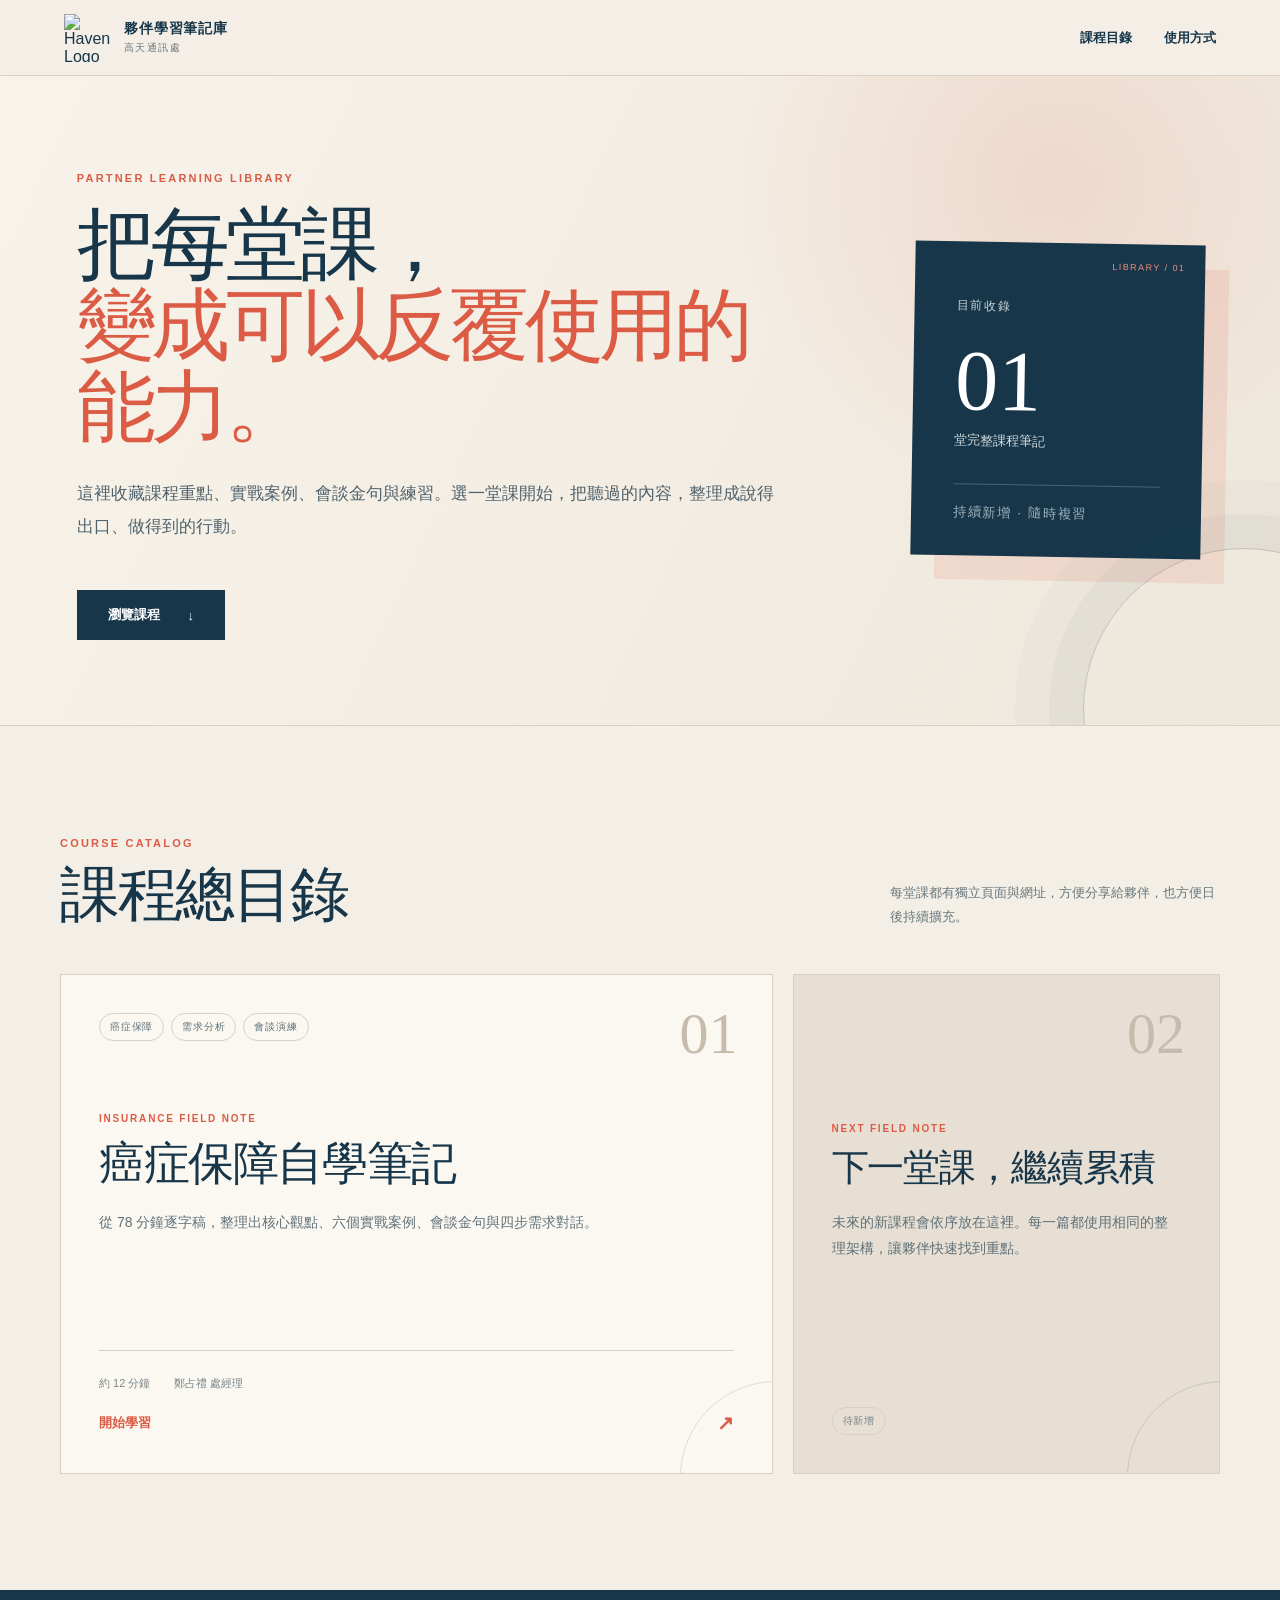
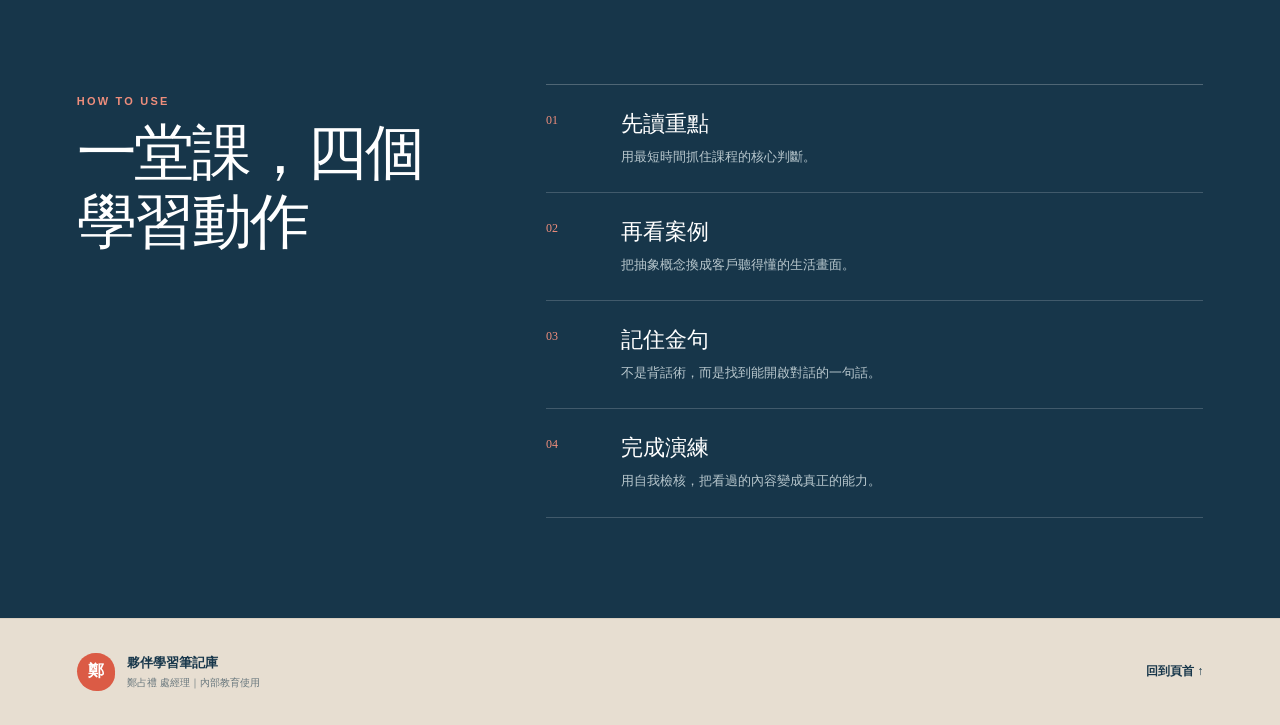
==== commit b98d83ab: "Update header with Haven branding" ====
--- a/index.html
+++ b/index.html
@@ -15,8 +15,8 @@
 <body>
   <header class="topbar">
     <a class="brand" href="#top" aria-label="回到頁首">
-      <span class="brand-mark">鄭</span>
-      <span><b>夥伴學習筆記庫</b><small>鄭占禮 處經理</small></span>
+      <img class="brand-logo" src="assets/haven-logo.png" alt="Haven Logo">
+      <span><b>夥伴學習筆記庫</b><small>高天通訊處</small></span>
     </a>
     <nav aria-label="頁面導覽"><a href="#courses">課程目錄</a><a href="#method">使用方式</a></nav>
   </header>
--- a/styles.css
+++ b/styles.css
@@ -14,6 +14,7 @@
 
 .topbar { height:76px; padding:0 5vw; display:flex; align-items:center; justify-content:space-between; border-bottom:1px solid var(--line); background:rgba(244,239,230,.94); backdrop-filter:blur(16px); position:sticky; top:0; z-index:20; }
 .brand { display:flex; align-items:center; gap:12px; }
+.brand-logo { width:48px; height:48px; object-fit:contain; flex:0 0 auto; }
 .brand-mark { width:38px; height:38px; display:grid; place-items:center; background:var(--coral); color:white; border-radius:50% 50% 46% 54%; font-family:serif; font-weight:700; }
 .brand b,.brand small { display:block; }
 .brand b { font-size:14px; letter-spacing:.06em; }
@@ -87,6 +88,7 @@
 
 @media (max-width:640px) {
   .topbar { height:66px; padding:0 18px; }
+  .brand-logo { width:44px; height:44px; }
   .brand small,.topbar nav a:first-child { display:none; }
   .topbar nav { gap:12px; }
   .hero { padding:54px 22px 74px; min-height:auto; }
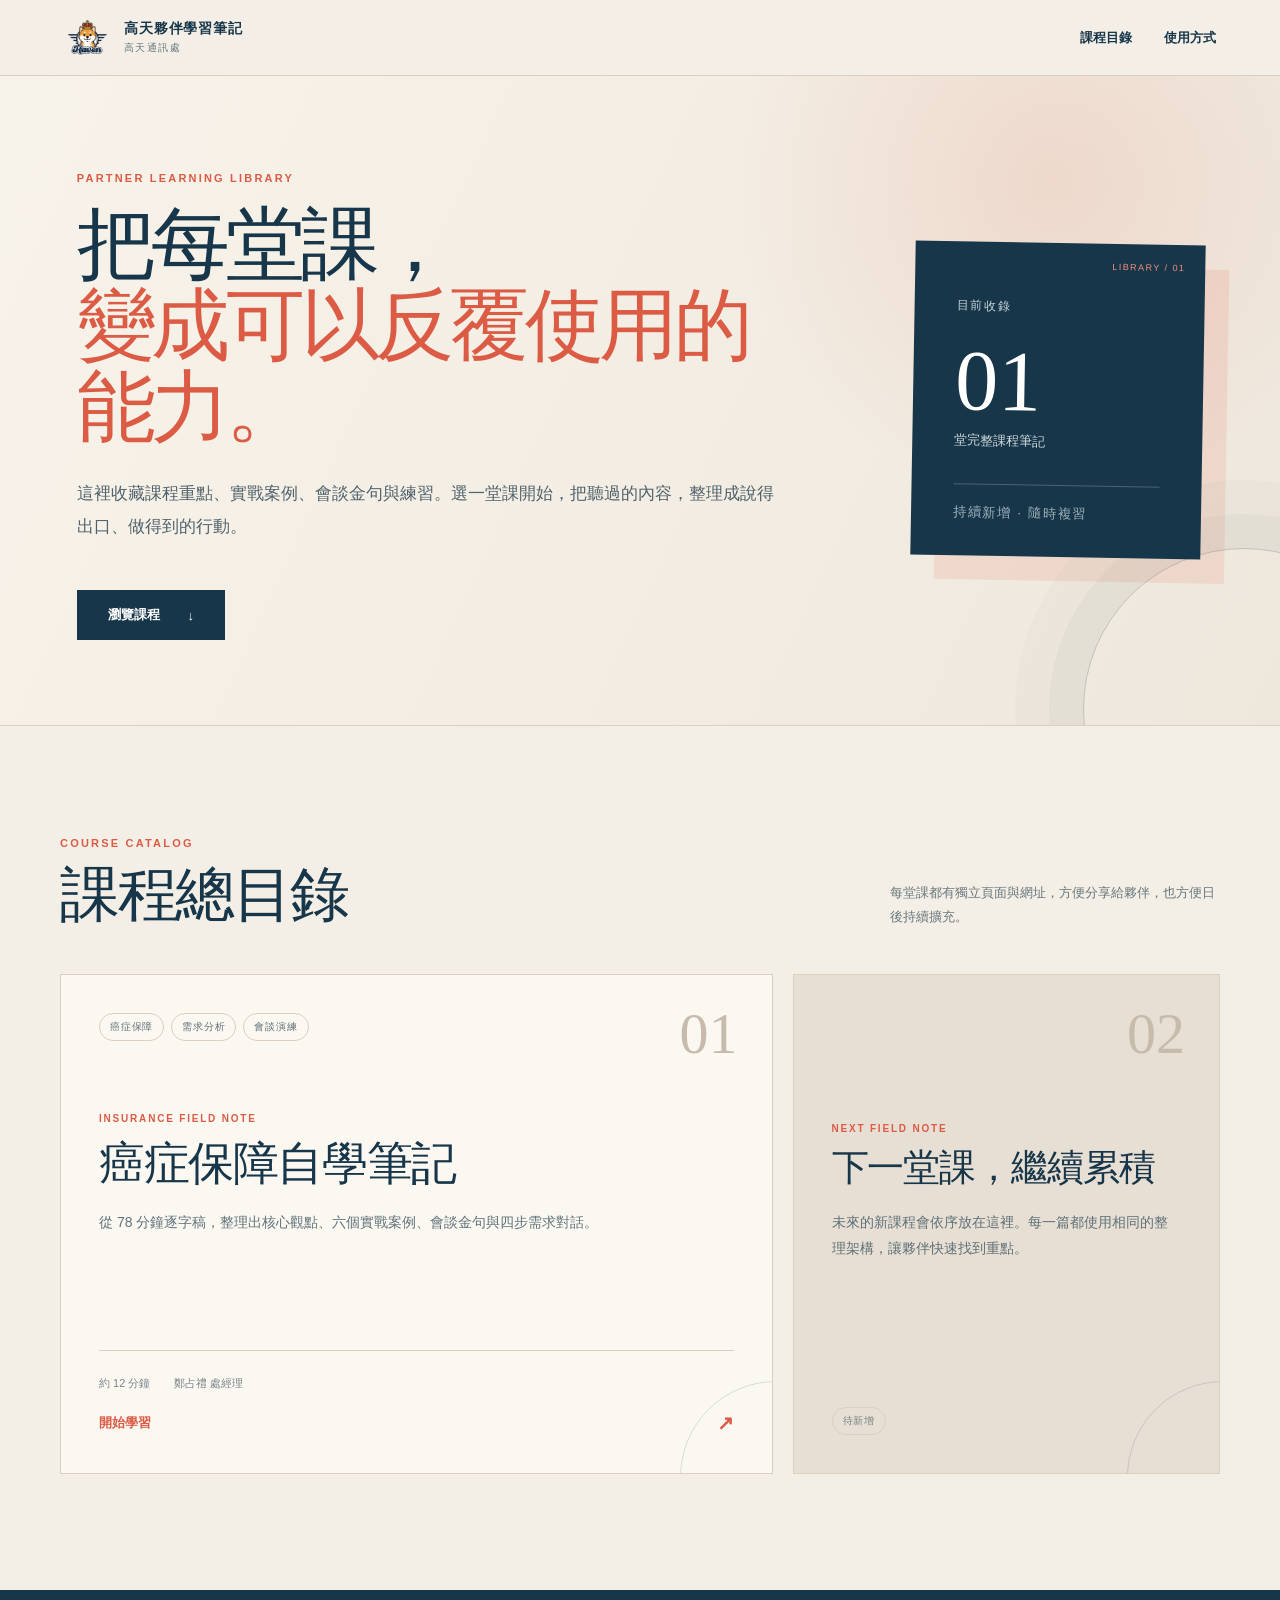
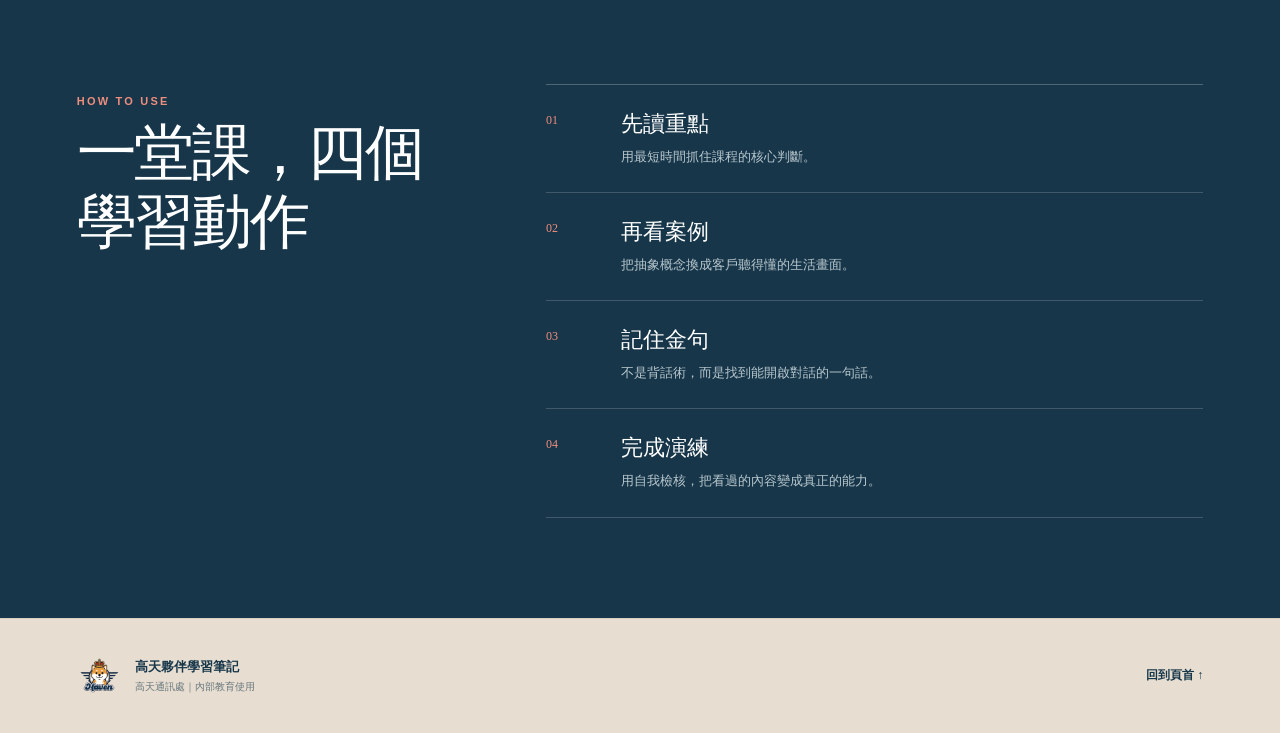
==== commit 9586c204: "更新高天夥伴學習筆記品牌" ====
--- a/index.html
+++ b/index.html
@@ -3,20 +3,21 @@
 <head>
   <meta charset="utf-8">
   <meta name="viewport" content="width=device-width, initial-scale=1">
-  <title>夥伴學習筆記庫｜鄭占禮 處經理</title>
-  <meta name="description" content="鄭占禮處經理的業務夥伴學習筆記庫，將每堂課整理成重點、案例、金句與實戰演練。">
-  <meta property="og:title" content="夥伴學習筆記庫｜把每堂課，變成可以反覆使用的能力。">
-  <meta property="og:description" content="重點、案例、金句與實戰演練，一站整理每堂課的學習心得。">
+  <title>高天夥伴學習筆記</title>
+  <meta name="description" content="高天通訊處的夥伴學習筆記，將每堂課整理成重點、案例、金句與實戰演練。">
+  <meta property="og:title" content="高天夥伴學習筆記｜把每堂課，變成可以反覆使用的能力。">
+  <meta property="og:description" content="高天通訊處的課程重點、案例、金句與實戰演練，一站整理每堂課的學習心得。">
   <meta property="og:type" content="website">
   <meta property="og:image" content="https://hsiung250.github.io/cancer-protection-notes/og.png">
   <meta name="twitter:card" content="summary_large_image">
+  <link rel="icon" href="assets/haven-logo.png">
   <link rel="stylesheet" href="styles.css">
 </head>
 <body>
   <header class="topbar">
     <a class="brand" href="#top" aria-label="回到頁首">
       <img class="brand-logo" src="assets/haven-logo.png" alt="Haven Logo">
-      <span><b>夥伴學習筆記庫</b><small>高天通訊處</small></span>
+      <span><b>高天夥伴學習筆記</b><small>高天通訊處</small></span>
     </a>
     <nav aria-label="頁面導覽"><a href="#courses">課程目錄</a><a href="#method">使用方式</a></nav>
   </header>
@@ -78,7 +79,7 @@
   </main>
 
   <footer>
-    <div><span class="brand-mark">鄭</span><p><b>夥伴學習筆記庫</b><small>鄭占禮 處經理｜內部教育使用</small></p></div>
+    <div><img class="footer-logo" src="assets/haven-logo.png" alt="Haven Logo"><p><b>高天夥伴學習筆記</b><small>高天通訊處｜內部教育使用</small></p></div>
     <a href="#top">回到頁首 ↑</a>
   </footer>
 </body>
--- a/styles.css
+++ b/styles.css
@@ -16,6 +16,7 @@
 .brand { display:flex; align-items:center; gap:12px; }
 .brand-logo { width:48px; height:48px; object-fit:contain; flex:0 0 auto; }
 .brand-mark { width:38px; height:38px; display:grid; place-items:center; background:var(--coral); color:white; border-radius:50% 50% 46% 54%; font-family:serif; font-weight:700; }
+.footer-logo { width:46px; height:46px; object-fit:contain; flex:0 0 auto; }
 .brand b,.brand small { display:block; }
 .brand b { font-size:14px; letter-spacing:.06em; }
 .brand small { color:var(--muted); font-size:10px; margin-top:3px; letter-spacing:.14em; }
